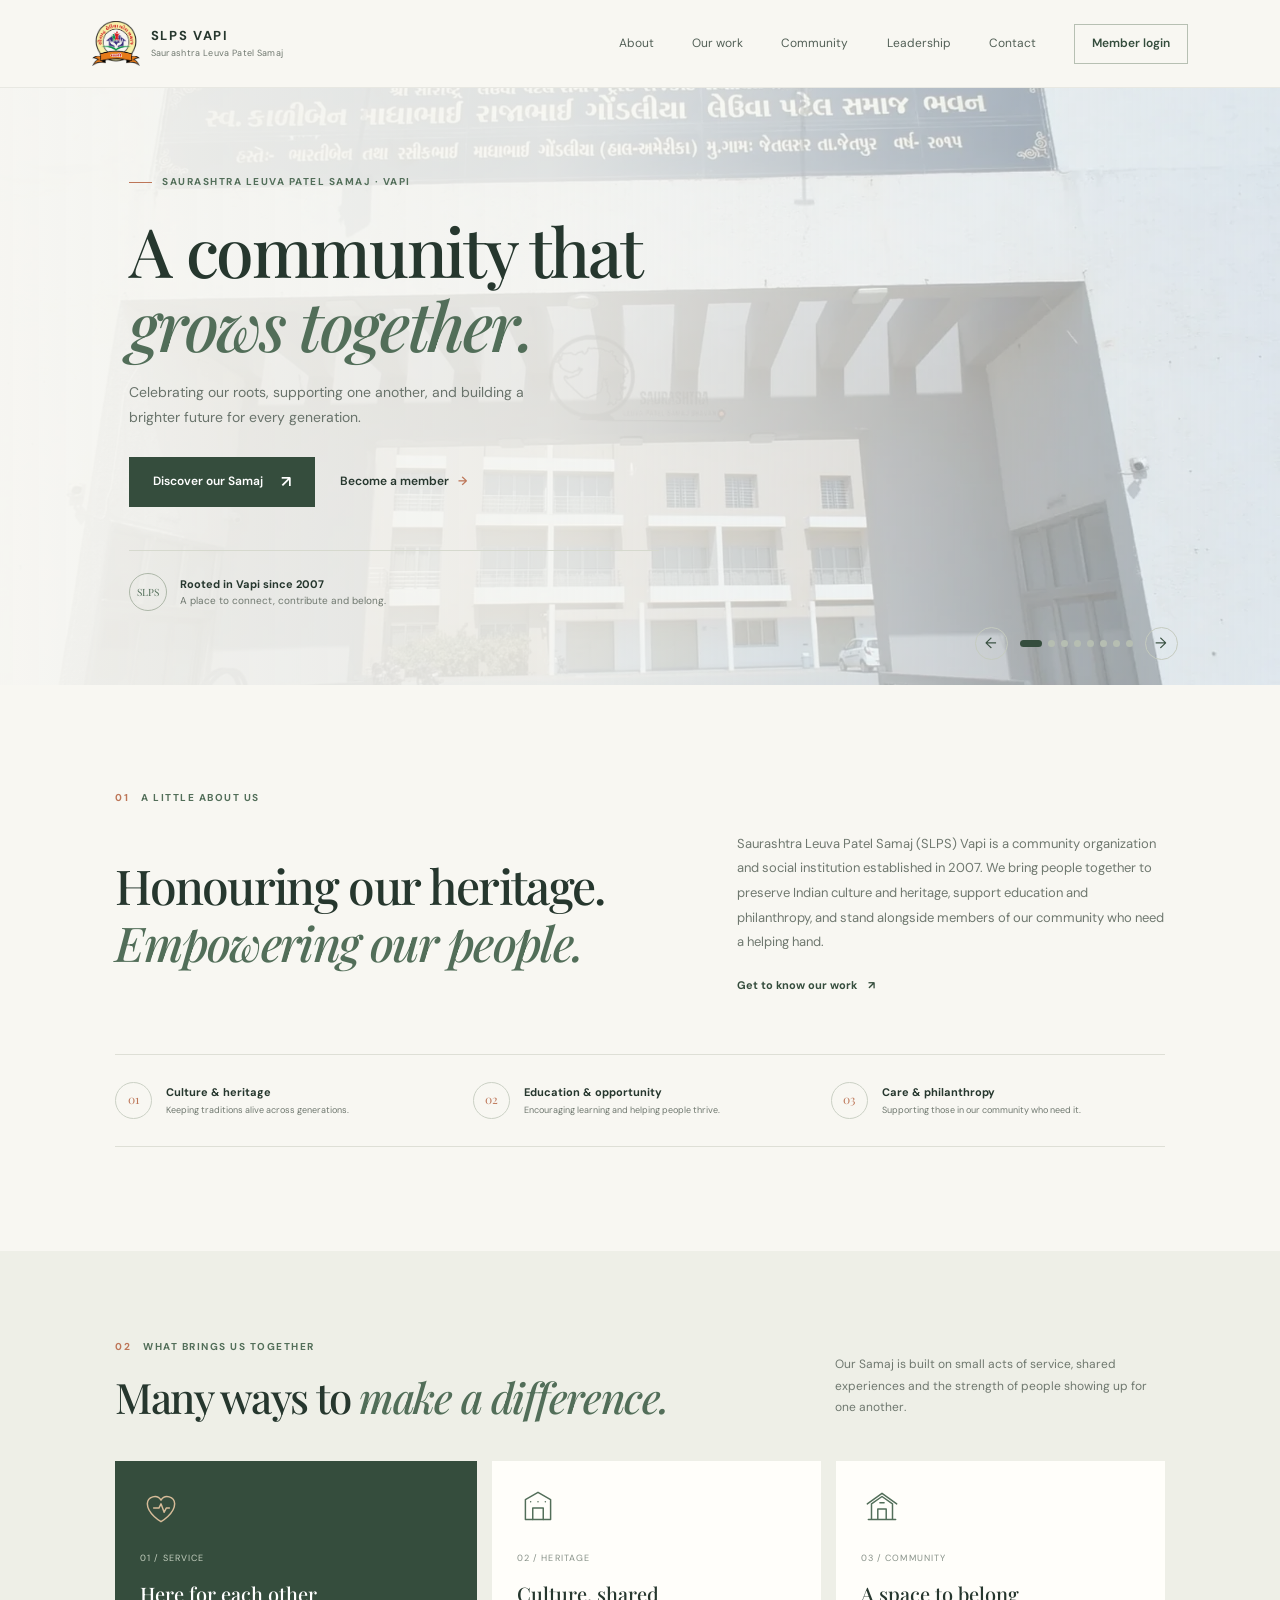
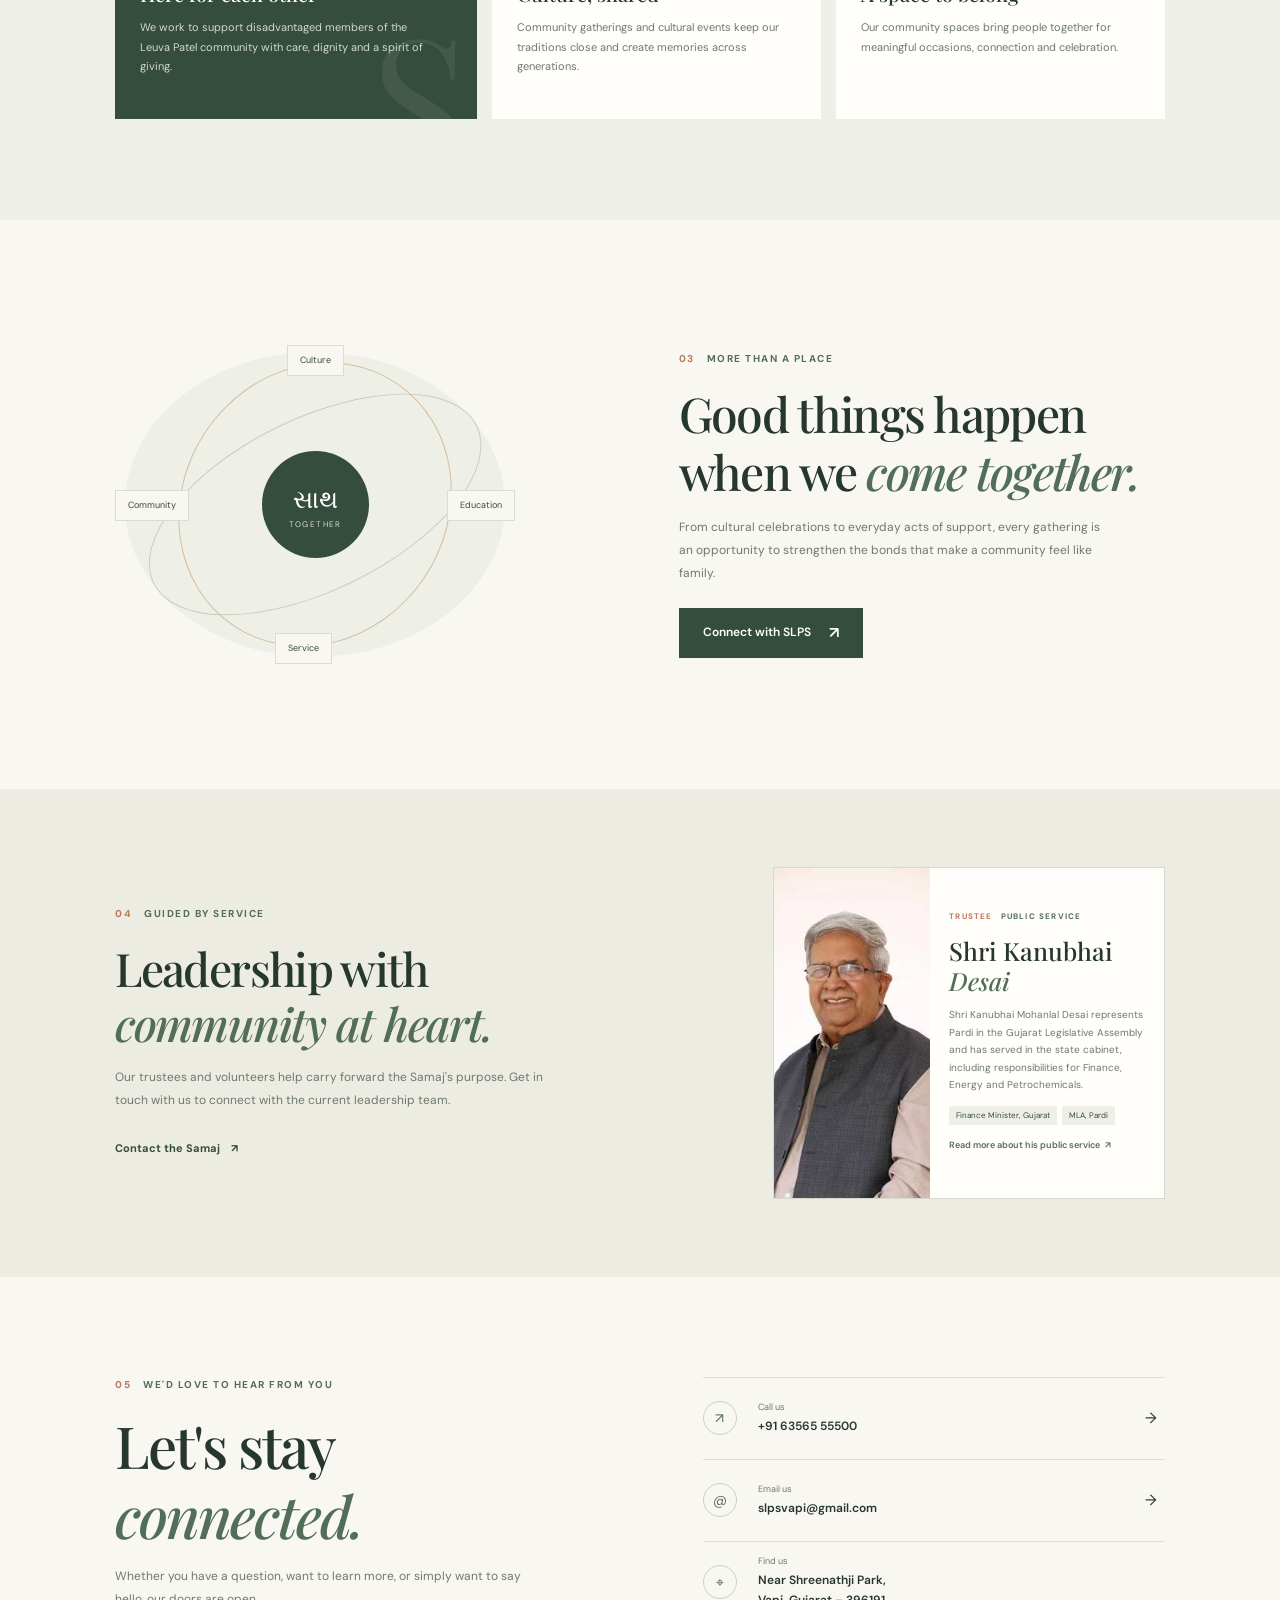
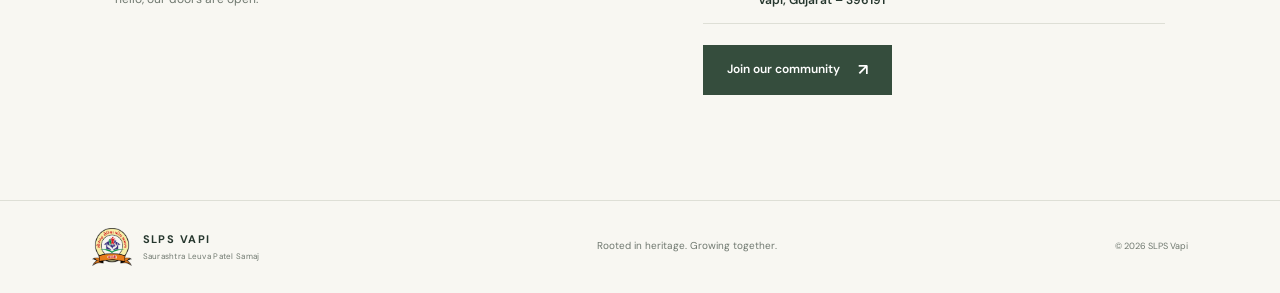
==== index.html @ ebbe9f4f "new repo" ====
<!doctype html>
<html lang="en">
  <head>
    <meta charset="utf-8" />
    <meta name="viewport" content="width=device-width, initial-scale=1" />
    <meta
      name="description"
      content="Saurashtra Leuva Patel Samaj Vapi — serving our community and preserving culture since 2007."
    />
    <meta name="theme-color" content="#f8f7f2" />
    <title>SLPS Vapi | Together in Community</title>
    <link rel="preconnect" href="https://fonts.googleapis.com" />
    <link rel="preconnect" href="https://fonts.gstatic.com" crossorigin />
    <link
      href="https://fonts.googleapis.com/css2?family=DM+Sans:wght@400;500;600;700&family=Playfair+Display:wght@500;600;700&family=Manrope:wght@400;500;600;700&family=Lora:wght@500;600;700&family=Montserrat:wght@400;500;600;700&family=Cormorant+Garamond:wght@500;600;700&family=Nunito+Sans:wght@400;500;600;700&family=Merriweather:wght@400;700&display=swap"
      rel="stylesheet"
    />
    <link rel="stylesheet" href="styles.css" />
    <script src="script.js" defer></script>
  </head>
  <body>
    <header class="site-header">
      <a class="brand" href="#home" aria-label="SLPS Vapi home">
        <span class="brand-mark" aria-hidden="true">
          <img class="brand-logo" src="assets/logo.webp" alt="" />
        </span>
        <span class="brand-copy">
          <strong>SLPS VAPI</strong>
          <small>Saurashtra Leuva Patel Samaj</small>
        </span>
      </a>

      <button class="menu-toggle" type="button" aria-expanded="false" aria-controls="primary-nav" aria-label="Open navigation">
        <span></span><span></span><span></span>
      </button>

      <nav class="primary-nav" id="primary-nav" aria-label="Main navigation">
        <a href="#about">About</a>
        <a href="#work">Our work</a>
        <a href="#community">Community</a>
        <a href="#leadership">Leadership</a>
        <a href="#contact">Contact</a>
        <button class="button button-small button-outline" type="button" data-open-auth>Member login</button>
      </nav>
    </header>

    <main>
      <section class="hero" id="home" aria-label="Welcome to SLPS Vapi">
        <div class="hero-copy">
          <p class="eyebrow"><span></span> Saurashtra Leuva Patel Samaj · Vapi</p>
          <h1 id="hero-title">A community that<br /><em>grows together.</em></h1>
          <p class="hero-description" id="hero-description">
            Celebrating our roots, supporting one another, and building a brighter future for every generation.
          </p>
          <div class="hero-actions">
            <a class="button button-primary" href="#about">Discover our Samaj <span aria-hidden="true">↗</span></a>
            <button class="text-button" type="button" data-open-auth>Become a member <span aria-hidden="true">→</span></button>
          </div>
          <div class="hero-proof">
            <div class="proof-seal" aria-hidden="true">SLPS</div>
            <p><strong>Rooted in Vapi since 2007</strong><br />A place to connect, contribute and belong.</p>
          </div>
        </div>
        <div class="carousel-controls" role="group" aria-label="Hero image controls">
          <button class="carousel-arrow" id="slide-prev" type="button" aria-label="Previous slide">←</button>
          <div class="carousel-dots" role="group" aria-label="Choose a hero image">
            <button class="carousel-dot is-active" type="button" aria-label="Slide 1" aria-current="true"></button>
            <button class="carousel-dot" type="button" aria-label="Slide 2"></button>
            <button class="carousel-dot" type="button" aria-label="Slide 3"></button>
            <button class="carousel-dot" type="button" aria-label="Slide 4"></button>
            <button class="carousel-dot" type="button" aria-label="Slide 5"></button>
            <button class="carousel-dot" type="button" aria-label="Slide 6"></button>
            <button class="carousel-dot" type="button" aria-label="Slide 7"></button>
            <button class="carousel-dot" type="button" aria-label="Slide 8"></button>
          </div>
          <button class="carousel-arrow" id="slide-next" type="button" aria-label="Next slide">→</button>
        </div>
      </section>

      <section class="intro section-wrap" id="about">
        <div class="section-label"><span>01</span> A little about us</div>
        <div class="intro-content">
          <h2>Honouring our heritage.<br /><em>Empowering our people.</em></h2>
          <div class="intro-text">
            <p>
              Saurashtra Leuva Patel Samaj (SLPS) Vapi is a community organization and social institution established in 2007. We bring people together to preserve Indian culture and heritage, support education and philanthropy, and stand alongside members of our community who need a helping hand.
            </p>
            <a class="inline-link" href="#work">Get to know our work <span aria-hidden="true">↗</span></a>
          </div>
        </div>
        <div class="values-strip">
          <div><span class="value-icon">01</span><span><strong>Culture & heritage</strong><small>Keeping traditions alive across generations.</small></span></div>
          <div><span class="value-icon">02</span><span><strong>Education & opportunity</strong><small>Encouraging learning and helping people thrive.</small></span></div>
          <div><span class="value-icon">03</span><span><strong>Care & philanthropy</strong><small>Supporting those in our community who need it.</small></span></div>
        </div>
      </section>

      <section class="work-section" id="work">
        <div class="section-wrap">
          <div class="section-heading">
            <div>
              <div class="section-label"><span>02</span> What brings us together</div>
              <h2>Many ways to <em>make a difference.</em></h2>
            </div>
            <p>Our Samaj is built on small acts of service, shared experiences and the strength of people showing up for one another.</p>
          </div>
          <div class="work-grid">
            <article class="work-card work-card-feature">
              <div class="card-icon" aria-hidden="true">
                <svg viewBox="0 0 40 40" fill="none"><path d="M20 34s-13-7.5-13-17a7 7 0 0 1 13-3.5A7 7 0 0 1 33 17c0 9.5-13 17-13 17Z" /><path d="M13 21h5l2-4 3 8 2-4h3" /></svg>
              </div>
              <span class="card-index">01 / SERVICE</span>
              <h3>Here for each other</h3>
              <p>We work to support disadvantaged members of the Leuva Patel community with care, dignity and a spirit of giving.</p>
              <span class="card-decoration" aria-hidden="true">S</span>
            </article>
            <article class="work-card">
              <div class="card-icon" aria-hidden="true">
                <svg viewBox="0 0 40 40" fill="none"><path d="M8 32V13l12-7 12 7v19H8Z" /><path d="M15 32V21h10v11M13 15h.01M20 15h.01M27 15h.01" /></svg>
              </div>
              <span class="card-index">02 / HERITAGE</span>
              <h3>Culture, shared</h3>
              <p>Community gatherings and cultural events keep our traditions close and create memories across generations.</p>
            </article>
            <article class="work-card">
              <div class="card-icon" aria-hidden="true">
                <svg viewBox="0 0 40 40" fill="none"><path d="M7 32h26M10 32V17l10-7 10 7v15M16 32V22h8v10M6 17l14-10 14 10" /><path d="M18 16h4" /></svg>
              </div>
              <span class="card-index">03 / COMMUNITY</span>
              <h3>A space to belong</h3>
              <p>Our community spaces bring people together for meaningful occasions, connection and celebration.</p>
            </article>
          </div>
        </div>
      </section>

      <section class="community-section section-wrap" id="community">
        <div class="community-art" aria-hidden="true">
          <div class="community-orbit orbit-one"></div>
          <div class="community-orbit orbit-two"></div>
          <div class="community-center"><span>સાથ</span><small>TOGETHER</small></div>
          <span class="orbit-tag tag-top">Culture</span>
          <span class="orbit-tag tag-right">Education</span>
          <span class="orbit-tag tag-bottom">Service</span>
          <span class="orbit-tag tag-left">Community</span>
        </div>
        <div class="community-copy">
          <div class="section-label"><span>03</span> More than a place</div>
          <h2>Good things happen<br />when we <em>come together.</em></h2>
          <p>From cultural celebrations to everyday acts of support, every gathering is an opportunity to strengthen the bonds that make a community feel like family.</p>
          <a class="button button-primary" href="#contact">Connect with SLPS <span aria-hidden="true">↗</span></a>
        </div>
      </section>

      <section class="leadership-section" id="leadership">
        <div class="section-wrap">
          <div class="leadership-heading">
            <div class="section-label"><span>04</span> Guided by service</div>
            <h2>Leadership with<br /><em>community at heart.</em></h2>
            <p>Our trustees and volunteers help carry forward the Samaj's purpose. Get in touch with us to connect with the current leadership team.</p>
            <a class="inline-link" href="mailto:slpsvapi@gmail.com">Contact the Samaj <span aria-hidden="true">↗</span></a>
          </div>
          <article class="trustee-profile">
            <img class="trustee-photo" src="assets/kanudesai.webp" alt="Shri Kanubhai Desai" />
            <div class="trustee-info">
              <div class="section-label"><span>TRUSTEE</span> Public service</div>
              <h3>Shri Kanubhai<br /><em>Desai</em></h3>
              <p>Shri Kanubhai Mohanlal Desai represents Pardi in the Gujarat Legislative Assembly and has served in the state cabinet, including responsibilities for Finance, Energy and Petrochemicals.</p>
              <div class="trustee-roles">
                <span>Finance Minister, Gujarat</span>
                <span>MLA, Pardi</span>
              </div>
              <a class="trustee-source" href="https://en.wikipedia.org/wiki/Kanubhai_Desai" target="_blank" rel="noopener noreferrer">Read more about his public service <span aria-hidden="true">↗</span></a>
            </div>
          </article>
        </div>
      </section>

      <section class="contact-section section-wrap" id="contact">
        <div class="contact-heading">
          <div class="section-label"><span>05</span> We'd love to hear from you</div>
          <h2>Let's stay<br /><em>connected.</em></h2>
          <p>Whether you have a question, want to learn more, or simply want to say hello, our doors are open.</p>
        </div>
        <div class="contact-details">
          <a class="contact-item" href="tel:+916356555500">
            <span class="contact-icon" aria-hidden="true">↗</span>
            <span><small>Call us</small><strong>+91 63565 55500</strong></span>
            <span class="contact-arrow" aria-hidden="true">→</span>
          </a>
          <a class="contact-item" href="mailto:slpsvapi@gmail.com">
            <span class="contact-icon" aria-hidden="true">@</span>
            <span><small>Email us</small><strong>slpsvapi@gmail.com</strong></span>
            <span class="contact-arrow" aria-hidden="true">→</span>
          </a>
          <div class="contact-item address-item">
            <span class="contact-icon" aria-hidden="true">⌖</span>
            <span><small>Find us</small><strong>Near Shreenathji Park,<br />Vapi, Gujarat – 396191</strong></span>
          </div>
          <button class="button button-primary contact-join" type="button" data-open-auth>Join our community <span aria-hidden="true">↗</span></button>
        </div>
      </section>
    </main>

    <footer class="site-footer">
      <a class="brand footer-brand" href="#home">
        <span class="brand-mark" aria-hidden="true">
          <img class="brand-logo" src="assets/logo.webp" alt="" />
        </span>
        <span class="brand-copy"><strong>SLPS VAPI</strong><small>Saurashtra Leuva Patel Samaj</small></span>
      </a>
      <p>Rooted in heritage. Growing together.</p>
      <span class="footer-copy">© <span id="current-year"></span> SLPS Vapi</span>
    </footer>

    <dialog class="auth-dialog" aria-labelledby="auth-title">
      <button class="dialog-close" type="button" aria-label="Close dialog">×</button>
      <div class="section-label"><span>SLPS VAPI</span> Member community</div>
      <h2 id="auth-title">Welcome <em>back.</em></h2>
      <p class="auth-description">The online member portal is coming soon. Please contact the Samaj for membership enquiries.</p>
      <div class="auth-tabs" role="tablist" aria-label="Member options">
        <button class="auth-tab is-active" type="button" role="tab" aria-selected="true" data-auth-mode="login">Member login</button>
        <button class="auth-tab" type="button" role="tab" aria-selected="false" data-auth-mode="register">Register</button>
      </div>
      <form class="auth-form">
        <label for="member-email">Email address</label>
        <input id="member-email" name="email" type="email" placeholder="you@example.com" autocomplete="email" required />
        <div class="register-fields" hidden>
          <label for="member-name">Full name</label>
          <input id="member-name" name="name" type="text" placeholder="Your name" autocomplete="name" />
        </div>
        <button class="button button-primary auth-submit" type="submit">Contact us about membership <span aria-hidden="true">↗</span></button>
      </form>
      <a class="auth-email" href="mailto:slpsvapi@gmail.com?subject=SLPS%20Vapi%20membership">slpsvapi@gmail.com</a>
    </dialog>
    <div class="dialog-backdrop"></div>
    <div class="sr-only" aria-live="polite" id="carousel-announcement"></div>
  </body>
</html>
---- styles.css ----
:root {
  color-scheme: light;
  --paper: #f8f7f2;
  --white: #fffefa;
  --ink: #26372e;
  --muted: #6f786f;
  --green: #526e59;
  --green-dark: #354d3d;
  --line: #dedfd6;
  --terracotta: #bd7658;
  --serif: "Playfair Display", Georgia, serif;
  --sans: "DM Sans", "Segoe UI", sans-serif;
}

body[data-font-theme="editorial"] {
  --serif: "Lora", Georgia, serif;
  --sans: "Manrope", "Segoe UI", sans-serif;
}

body[data-font-theme="classic"] {
  --serif: "Cormorant Garamond", Georgia, serif;
  --sans: "Montserrat", "Segoe UI", sans-serif;
}

body[data-font-theme="modern"] {
  --serif: "Merriweather", Georgia, serif;
  --sans: "Nunito Sans", "Segoe UI", sans-serif;
}

* { box-sizing: border-box; }
html { scroll-behavior: smooth; scroll-padding-top: 92px; }
body { margin: 0; background: var(--paper); color: var(--ink); font-family: var(--sans); font-size: 15px; line-height: 1.65; }
body.dialog-open { overflow: hidden; }
a { color: inherit; text-decoration: none; }
button, input { font: inherit; }
button { color: inherit; }
::selection { color: white; background: var(--green); }

.site-header { height: 88px; padding: 0 7.15%; display: flex; align-items: center; justify-content: space-between; background: rgba(248, 247, 242, .95); border-bottom: 1px solid rgba(38, 55, 46, .08); position: sticky; top: 0; z-index: 20; backdrop-filter: blur(14px); }
.brand { display: inline-flex; align-items: center; gap: 11px; flex-shrink: 0; }
.brand-mark { width: 48px; height: 48px; display: grid; place-items: center; }
.brand-logo { width: 100%; height: 100%; object-fit: contain; mix-blend-mode: multiply; }
.brand-copy { display: flex; flex-direction: column; line-height: 1.25; }
.brand-copy strong { font-size: 13px; letter-spacing: .13em; }
.brand-copy small { color: var(--muted); font-size: 9px; letter-spacing: .035em; margin-top: 4px; }
.primary-nav { display: flex; align-items: center; gap: clamp(20px, 3vw, 43px); }
.primary-nav > a { color: #536057; font-size: 12px; transition: color .2s ease; }
.primary-nav > a:hover, .inline-link:hover { color: var(--terracotta); }
.button { display: inline-flex; align-items: center; justify-content: center; gap: 18px; min-height: 50px; border: 1px solid transparent; padding: 0 23px; font-size: 12px; font-weight: 600; cursor: pointer; transition: background .2s ease, color .2s ease, transform .2s ease; }
.button:hover { transform: translateY(-2px); }
.button-small { min-height: 40px; padding: 0 17px; }
.button-outline { border-color: #b7c0b3; color: var(--green-dark); background: transparent; }
.button-outline:hover { background: var(--green-dark); color: white; }
.button-primary { background: var(--green-dark); color: white; }
.button-primary:hover { background: #263a2e; }
.button-primary span { font-size: 16px; }
.menu-toggle { display: none; }

.hero { position: relative; min-height: 570px; padding: 86px 10.1% 74px; display: grid; grid-template-columns: minmax(0, 1fr); align-items: center; overflow: hidden; background: #eeefe7; }
.hero::before { position: absolute; inset: 0; z-index: 0; content: ""; background-image: linear-gradient(90deg, rgba(248,247,242,.96) 0%, rgba(248,247,242,.88) 43%, rgba(248,247,242,.48) 100%), var(--hero-image); background-position: center, center; background-size: cover, cover; opacity: 1; pointer-events: none; transition: opacity .3s ease; }
.hero.is-transitioning::before { opacity: .35; }
.hero-copy { max-width: 530px; position: relative; z-index: 2; }
.eyebrow, .section-label { display: flex; align-items: center; gap: 10px; color: var(--green); text-transform: uppercase; font-size: 10px; font-weight: 700; letter-spacing: .15em; }
.eyebrow { margin: 0 0 22px; }
.eyebrow > span { width: 23px; height: 1px; background: var(--terracotta); }
h1, h2, h3, p { margin-top: 0; }
h1, h2 { font-family: var(--serif); font-weight: 500; letter-spacing: -.035em; }
h1 { margin-bottom: 18px; font-size: clamp(47px, 5.3vw, 70px); line-height: 1.1; }
h1 em, h2 em { color: var(--green); font-weight: 500; }
.hero-description { max-width: 410px; margin-bottom: 27px; color: #69736b; font-size: 14px; line-height: 1.8; }
.hero-actions { display: flex; align-items: center; gap: 25px; }
.text-button { padding: 9px 0; border: 0; background: none; font-size: 12px; font-weight: 600; cursor: pointer; }
.text-button span { margin-left: 6px; color: var(--terracotta); }
.hero-proof { display: flex; align-items: center; gap: 13px; margin-top: 43px; padding-top: 22px; border-top: 1px solid #d6d9ce; }
.proof-seal { width: 38px; height: 38px; border: 1px solid #aeb8a9; border-radius: 50%; display: grid; place-items: center; color: var(--green); font-family: var(--serif); font-size: 10px; }
.hero-proof p { margin: 0; color: var(--muted); font-size: 10px; line-height: 1.65; }
.hero-proof strong { color: var(--ink); font-size: 11px; }
.carousel-controls { position: absolute; z-index: 2; bottom: 25px; right: 8%; display: flex; align-items: center; gap: 12px; }
.carousel-arrow { width: 33px; height: 33px; border: 1px solid #c5cbbf; border-radius: 50%; background: transparent; color: var(--green-dark); cursor: pointer; }
.carousel-arrow:hover { background: var(--green-dark); color: white; }
.carousel-dots { display: flex; align-items: center; gap: 6px; }
.carousel-dot { width: 7px; height: 7px; border: 0; border-radius: 9px; padding: 0; background: #b6beb2; cursor: pointer; transition: width .2s ease, background .2s ease; }
.carousel-dot.is-active { width: 22px; background: var(--green-dark); }

.section-wrap { width: min(1110px, 82%); margin: 0 auto; }
.intro { padding-top: 105px; padding-bottom: 104px; }
.section-label { gap: 12px; }
.section-label > span { color: var(--terracotta); }
.intro-content { margin: 25px 0 57px; display: grid; grid-template-columns: 1.05fr .85fr; gap: 9%; align-items: center; }
h2 { font-size: clamp(35px, 4vw, 48px); line-height: 1.2; margin-bottom: 0; }
.intro-text p { margin: 0 0 17px; max-width: 490px; color: var(--muted); font-size: 13px; line-height: 1.9; }
.inline-link { display: inline-flex; gap: 11px; align-items: center; color: var(--green-dark); font-size: 11px; font-weight: 700; transition: color .2s ease; }
.values-strip { padding: 27px 0; border-top: 1px solid var(--line); border-bottom: 1px solid var(--line); display: grid; grid-template-columns: repeat(3, 1fr); gap: 24px; }
.values-strip > div { display: flex; gap: 14px; align-items: center; }
.value-icon { width: 37px; height: 37px; flex: 0 0 37px; display: grid; place-items: center; border: 1px solid #cbd1c5; border-radius: 50%; color: var(--terracotta); font-family: var(--serif); font-size: 12px; }
.values-strip strong, .values-strip small { display: block; }
.values-strip strong { margin-bottom: 3px; font-size: 11px; }
.values-strip small { color: var(--muted); font-size: 9px; line-height: 1.5; }

.work-section { padding: 88px 0 101px; background: #eeefe7; }
.section-heading { display: flex; justify-content: space-between; align-items: end; gap: 40px; margin-bottom: 38px; }
.section-heading h2 { margin-top: 17px; font-size: clamp(32px, 3.5vw, 42px); }
.section-heading > p { max-width: 330px; margin: 0 0 4px; color: var(--muted); font-size: 12px; line-height: 1.8; }
.work-grid { display: grid; grid-template-columns: 1.1fr 1fr 1fr; gap: 15px; }
.work-card { position: relative; min-height: 258px; overflow: hidden; padding: 25px 25px 22px; background: var(--white); }
.work-card-feature { background: var(--green-dark); color: white; }
.card-icon { width: 42px; height: 42px; margin-bottom: 16px; color: var(--green); }
.card-icon svg { width: 100%; height: 100%; stroke: currentColor; stroke-width: 1.4; stroke-linecap: round; stroke-linejoin: round; }
.work-card-feature .card-icon { color: #d7bc99; }
.card-index { color: #879188; font-size: 9px; letter-spacing: .12em; }
.work-card-feature .card-index { color: #c4cfbf; }
.work-card h3 { margin: 9px 0 8px; font-family: var(--serif); font-size: 20px; font-weight: 500; }
.work-card p { position: relative; z-index: 1; max-width: 285px; margin: 0; color: var(--muted); font-size: 11px; line-height: 1.75; }
.work-card-feature p { color: #d2dacf; }
.card-decoration { position: absolute; right: 5px; bottom: -73px; color: rgba(255,255,255,.07); font-family: var(--serif); font-size: 190px; line-height: 1; }

.community-section { display: grid; grid-template-columns: .9fr 1fr; gap: 12%; align-items: center; padding-top: 112px; padding-bottom: 112px; }
.community-art { height: 345px; width: 100%; max-width: 400px; position: relative; display: grid; place-items: center; }
.community-art::before { position: absolute; inset: 20px 10px; content: ""; border-radius: 50%; background: #eeefe7; }
.community-orbit { position: absolute; z-index: 1; border: 1px solid #c6cec1; border-radius: 50%; transform: rotate(-26deg); }
.orbit-one { width: 90%; height: 50%; }
.orbit-two { width: 66%; height: 85%; transform: rotate(34deg); border-color: #d7bd9e; }
.community-center { z-index: 2; width: 107px; height: 107px; display: flex; flex-direction: column; justify-content: center; align-items: center; border-radius: 50%; background: var(--green-dark); color: white; }
.community-center span { font-family: var(--serif); font-size: 25px; }
.community-center small { margin-top: -1px; color: #d6dfd3; font-size: 8px; letter-spacing: .17em; }
.orbit-tag { position: absolute; z-index: 3; padding: 7px 12px; border: 1px solid #d9ddd4; background: var(--paper); color: var(--green-dark); font-size: 9px; }
.tag-top { top: 13px; left: 43%; }
.tag-right { top: 46%; right: 0; }
.tag-bottom { bottom: 13px; left: 40%; }
.tag-left { top: 46%; left: 0; }
.community-copy h2 { margin: 18px 0 16px; font-size: clamp(37px, 4vw, 48px); }
.community-copy > p, .leadership-heading > p, .contact-heading > p { max-width: 430px; margin-bottom: 23px; color: var(--muted); font-size: 12px; line-height: 1.9; }

.leadership-section { padding: 78px 0; background: #ecece3; }
.leadership-section .section-wrap { display: grid; grid-template-columns: 1fr .75fr; gap: 13%; align-items: center; }
.leadership-heading h2 { margin: 18px 0 15px; font-size: clamp(36px, 4vw, 46px); }
.trustee-profile { min-width: 0; display: grid; grid-template-columns: .8fr 1.2fr; border: 1px solid #d5d8ce; background: var(--white); }
.trustee-photo { width: 100%; height: 100%; min-height: 330px; object-fit: cover; object-position: center; }
.trustee-info { padding: 22px 19px; align-self: center; }
.trustee-info .section-label { flex-wrap: wrap; gap: 5px 8px; font-size: 8px; }
.trustee-info h3 { margin: 13px 0 10px; font-family: var(--serif); font-size: 25px; font-weight: 500; line-height: 1.2; }
.trustee-info h3 em { color: var(--green); }
.trustee-info > p { margin-bottom: 12px; color: var(--muted); font-size: 10px; line-height: 1.75; }
.trustee-roles { display: flex; flex-wrap: wrap; gap: 5px; }
.trustee-roles span { padding: 4px 7px; background: #eeefe7; color: var(--green-dark); font-size: 8px; line-height: 1.4; }
.trustee-source { display: inline-flex; gap: 5px; margin-top: 13px; color: var(--green); font-size: 9px; font-weight: 600; }
.trustee-source:hover { color: var(--terracotta); }

.contact-section { display: grid; grid-template-columns: 1fr 1fr; gap: 12%; padding-top: 100px; padding-bottom: 105px; }
.contact-heading h2 { margin: 18px 0 15px; font-size: clamp(43px, 5vw, 58px); }
.contact-details { border-top: 1px solid var(--line); }
.contact-item { min-height: 82px; display: grid; grid-template-columns: 42px 1fr 20px; gap: 13px; align-items: center; border-bottom: 1px solid var(--line); }
.contact-icon { width: 34px; height: 34px; display: grid; place-items: center; border: 1px solid #ccd2c7; border-radius: 50%; color: var(--green); font-size: 14px; }
.contact-item small, .contact-item strong { display: block; }
.contact-item small { color: var(--muted); font-size: 9px; }
.contact-item strong { margin-top: 2px; font-size: 12px; font-weight: 600; }
a.contact-item:hover .contact-arrow { transform: translateX(4px); color: var(--terracotta); }
.contact-arrow { transition: transform .2s ease, color .2s ease; }
.contact-join { margin-top: 21px; }
.address-item { cursor: default; }

.site-footer { min-height: 93px; padding: 18px 7.15%; display: flex; align-items: center; justify-content: space-between; border-top: 1px solid var(--line); }
.footer-brand .brand-mark { width: 40px; height: 40px; }
.footer-brand .brand-copy strong { font-size: 11px; }
.footer-brand .brand-copy small { font-size: 8px; }
.site-footer > p, .footer-copy { margin: 0; color: var(--muted); font-size: 10px; }
.footer-copy { font-size: 9px; }

.auth-dialog { position: fixed; inset: 50% auto auto 50%; z-index: 31; width: min(440px, calc(100% - 32px)); max-width: none; max-height: calc(100% - 32px); padding: 38px; border: 1px solid var(--line); background: var(--paper); color: var(--ink); transform: translate(-50%, -46%); opacity: 0; transition: opacity .2s ease, transform .2s ease; }
.auth-dialog[open] { display: block; opacity: 1; transform: translate(-50%, -50%); }
.auth-dialog::backdrop { background: transparent; }
.dialog-backdrop { position: fixed; inset: 0; z-index: 30; display: none; background: rgba(31, 44, 36, .55); }
body.dialog-open .dialog-backdrop { display: block; }
.dialog-close { position: absolute; top: 12px; right: 15px; padding: 0; border: 0; background: none; color: var(--muted); font-size: 27px; cursor: pointer; }
.auth-dialog h2 { margin: 13px 0 8px; font-size: 37px; }
.auth-description { margin-bottom: 17px; color: var(--muted); font-size: 11px; line-height: 1.7; }
.auth-tabs { display: grid; grid-template-columns: 1fr 1fr; margin-bottom: 18px; border-bottom: 1px solid var(--line); }
.auth-tab { padding: 10px 0; border: 0; border-bottom: 2px solid transparent; background: none; color: var(--muted); font-size: 11px; cursor: pointer; }
.auth-tab.is-active { border-bottom-color: var(--green-dark); color: var(--green-dark); font-weight: 700; }
.auth-form label { display: block; margin: 12px 0 5px; color: #5f6b61; font-size: 10px; font-weight: 600; }
.auth-form input { width: 100%; min-height: 43px; padding: 0 12px; border: 1px solid var(--line); border-radius: 0; outline: 0; background: var(--white); color: var(--ink); font-size: 12px; }
.auth-form input:focus { border-color: var(--green); }
.auth-form input::placeholder { color: #a4aaa2; }
.auth-submit { width: 100%; margin-top: 18px; }
.auth-email { display: block; margin-top: 13px; color: var(--green); text-align: center; font-size: 10px; }
.sr-only { position: absolute; width: 1px; height: 1px; padding: 0; margin: -1px; overflow: hidden; clip: rect(0,0,0,0); white-space: nowrap; border: 0; }

@media (min-width: 1440px) {
  .hero { padding-left: max(10.1%, calc((100% - 1150px) / 2)); padding-right: max(10.1%, calc((100% - 1150px) / 2)); }
}
@media (max-width: 900px) {
  .site-header { height: 76px; padding: 0 5%; }
  .primary-nav { gap: 16px; }
  .primary-nav > a { font-size: 11px; }
  .primary-nav .button { padding: 0 11px; font-size: 10px; }
  .hero { min-height: 520px; padding: 67px 7%; }
  .section-wrap { width: 86%; }
  .values-strip { gap: 15px; }
  .work-card { padding: 21px 18px; }
  .community-section { gap: 8%; }
}
@media (max-width: 680px) {
  html { scroll-padding-top: 74px; }
  .site-header { height: 72px; padding: 0 20px; }
  .brand-mark { width: 43px; height: 43px; }
  .brand-copy strong { font-size: 12px; }
  .brand-copy small { font-size: 8px; }
  .menu-toggle { width: 42px; height: 42px; padding: 11px 9px; display: flex; flex-direction: column; justify-content: center; gap: 5px; border: 1px solid var(--line); background: transparent; cursor: pointer; }
  .menu-toggle span { display: block; width: 20px; height: 1px; background: var(--green-dark); transition: transform .2s ease; }
  .menu-toggle[aria-expanded="true"] span:first-child { transform: translateY(3px) rotate(45deg); }
  .menu-toggle[aria-expanded="true"] span:nth-child(2) { transform: translateY(-3px) rotate(-45deg); }
  .menu-toggle[aria-expanded="true"] span:last-child { display: none; }
  .primary-nav { position: absolute; top: 71px; left: 0; right: 0; display: none; padding: 12px 22px 22px; align-items: stretch; gap: 0; border-bottom: 1px solid var(--line); background: var(--paper); box-shadow: 0 12px 20px rgba(38,55,46,.08); }
  .primary-nav.is-open { display: flex; flex-direction: column; }
  .primary-nav > a { padding: 11px 0; border-bottom: 1px solid var(--line); font-size: 12px; }
  .primary-nav .button { margin-top: 15px; min-height: 44px; font-size: 11px; }
  .hero { min-height: 0; padding: 57px 25px 76px; display: flex; flex-direction: column; align-items: stretch; gap: 13px; }
  .hero::before { background-image: linear-gradient(90deg, rgba(248,247,242,.91) 0%, rgba(248,247,242,.78) 58%, rgba(248,247,242,.48) 100%), var(--hero-image); background-position: center, 58% center; }
  .hero-copy { max-width: none; }
  .eyebrow { font-size: 9px; }
  h1 { font-size: clamp(45px, 12vw, 61px); }
  .hero-description { max-width: 360px; font-size: 13px; }
  .hero-actions { align-items: flex-start; flex-direction: column; gap: 10px; }
  .button { min-height: 47px; }
  .hero-proof { margin-top: 24px; padding-top: 15px; }
  .carousel-controls { right: 23px; bottom: 19px; }
  .section-wrap { width: auto; margin: 0 25px; }
  .intro { padding-top: 74px; padding-bottom: 72px; }
  .intro-content { margin: 20px 0 30px; grid-template-columns: 1fr; gap: 16px; }
  h2 { font-size: 37px; }
  .intro-text p { font-size: 12px; }
  .values-strip { padding: 10px 0; grid-template-columns: 1fr; gap: 0; }
  .values-strip > div { padding: 13px 0; border-bottom: 1px solid var(--line); }
  .values-strip > div:last-child { border-bottom: 0; }
  .values-strip small { font-size: 10px; }
  .work-section { padding: 69px 0 73px; }
  .section-heading { align-items: flex-start; flex-direction: column; gap: 12px; margin-bottom: 25px; }
  .section-heading h2 { margin-top: 14px; font-size: 35px; }
  .section-heading > p { font-size: 11px; }
  .work-grid { grid-template-columns: 1fr; gap: 11px; }
  .work-card { min-height: 215px; padding: 22px 23px; }
  .work-card p { max-width: 340px; font-size: 11px; }
  .community-section { grid-template-columns: 1fr; gap: 27px; padding-top: 71px; padding-bottom: 74px; }
  .community-art { width: min(100%, 360px); height: 300px; margin: 0 auto; }
  .community-copy h2 { margin: 14px 0; font-size: 39px; }
  .leadership-section { padding: 66px 0; }
  .leadership-section .section-wrap { grid-template-columns: 1fr; gap: 28px; }
  .leadership-heading h2 { font-size: 39px; }
  .trustee-profile { grid-template-columns: 110px minmax(0, 1fr); }
  .trustee-photo { min-height: 100%; }
  .trustee-info { padding: 17px 14px; }
  .trustee-info h3 { font-size: 23px; }
  .contact-section { grid-template-columns: 1fr; gap: 25px; padding-top: 70px; padding-bottom: 74px; }
  .contact-heading h2 { font-size: 48px; }
  .contact-item { min-height: 76px; }
  .site-footer { padding: 19px 22px; display: grid; grid-template-columns: 1fr auto; gap: 13px; }
  .site-footer > p { grid-column: 1; grid-row: 2; }
  .footer-copy { grid-column: 2; grid-row: 2; }
  .auth-dialog { padding: 31px 24px; }
}
@media (prefers-reduced-motion: reduce) {
  *, *::before, *::after { scroll-behavior: auto !important; transition-duration: .01ms !important; animation-duration: .01ms !important; }
}
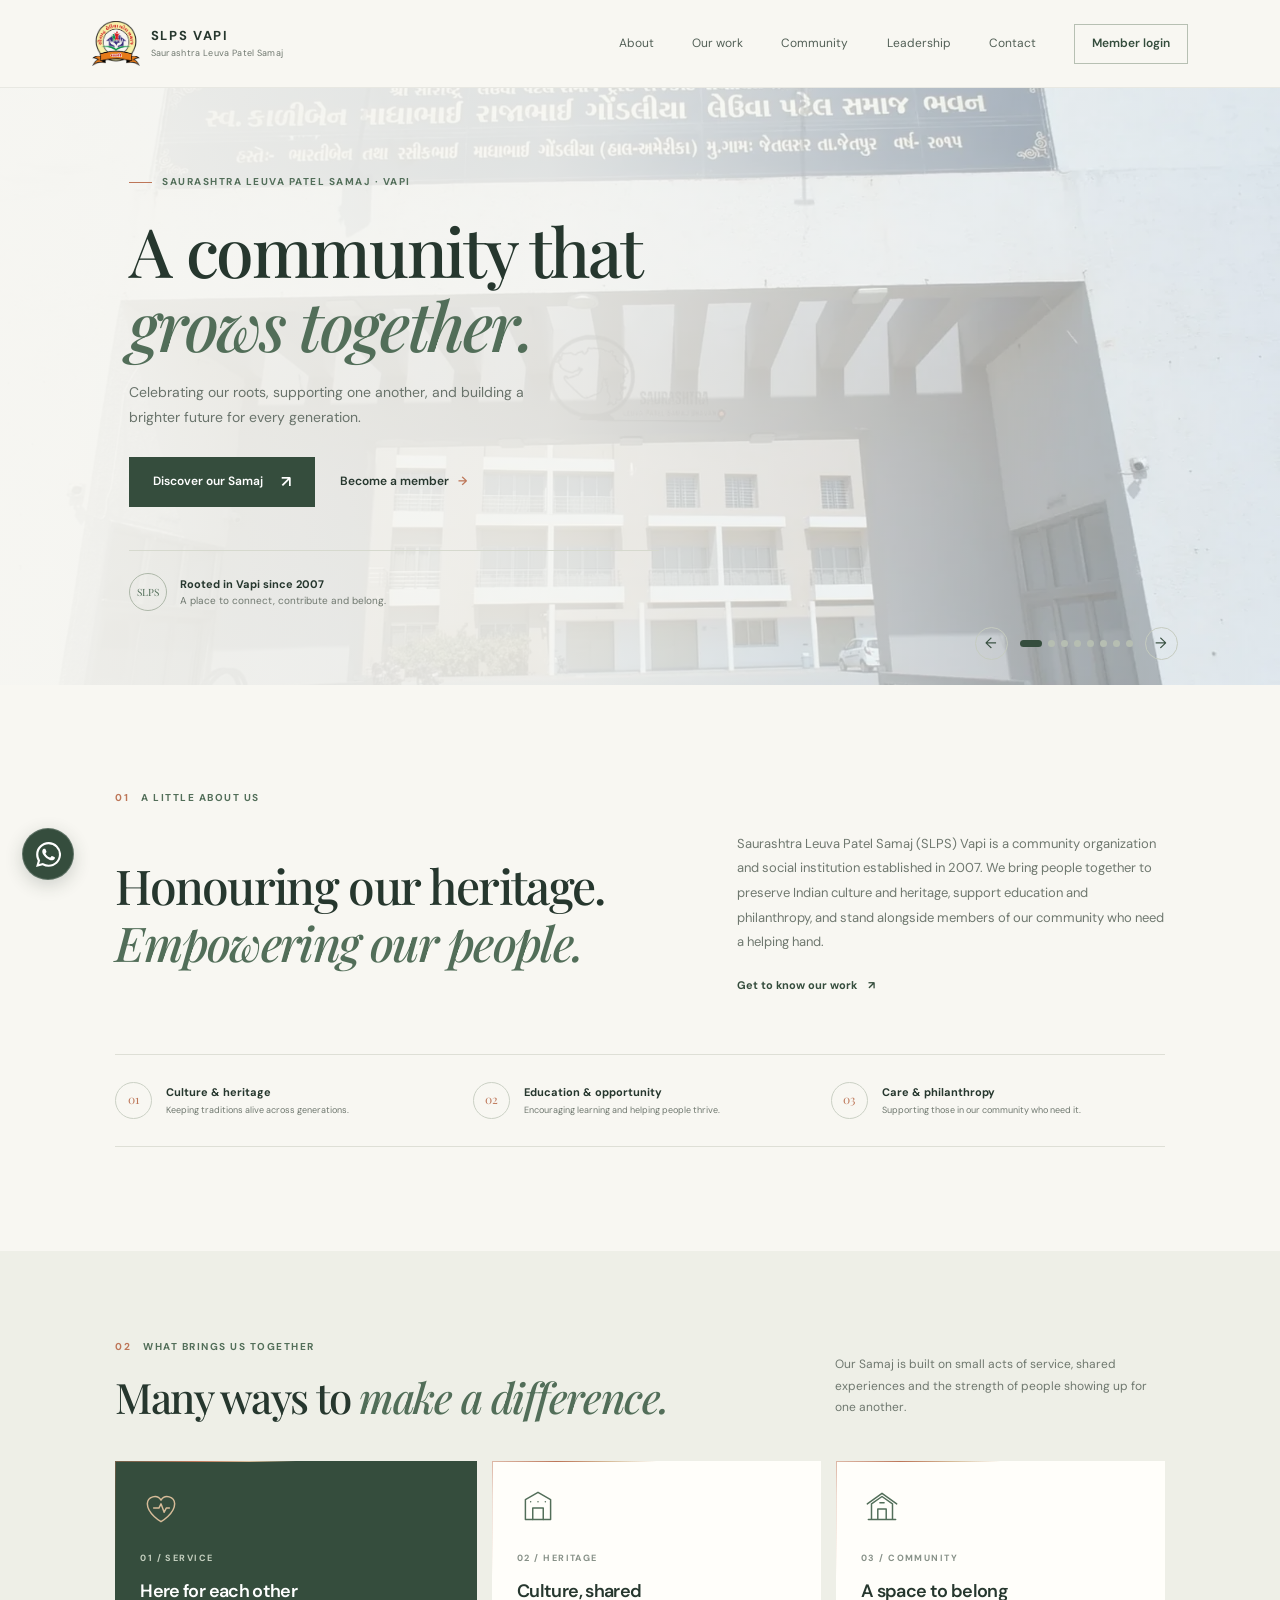
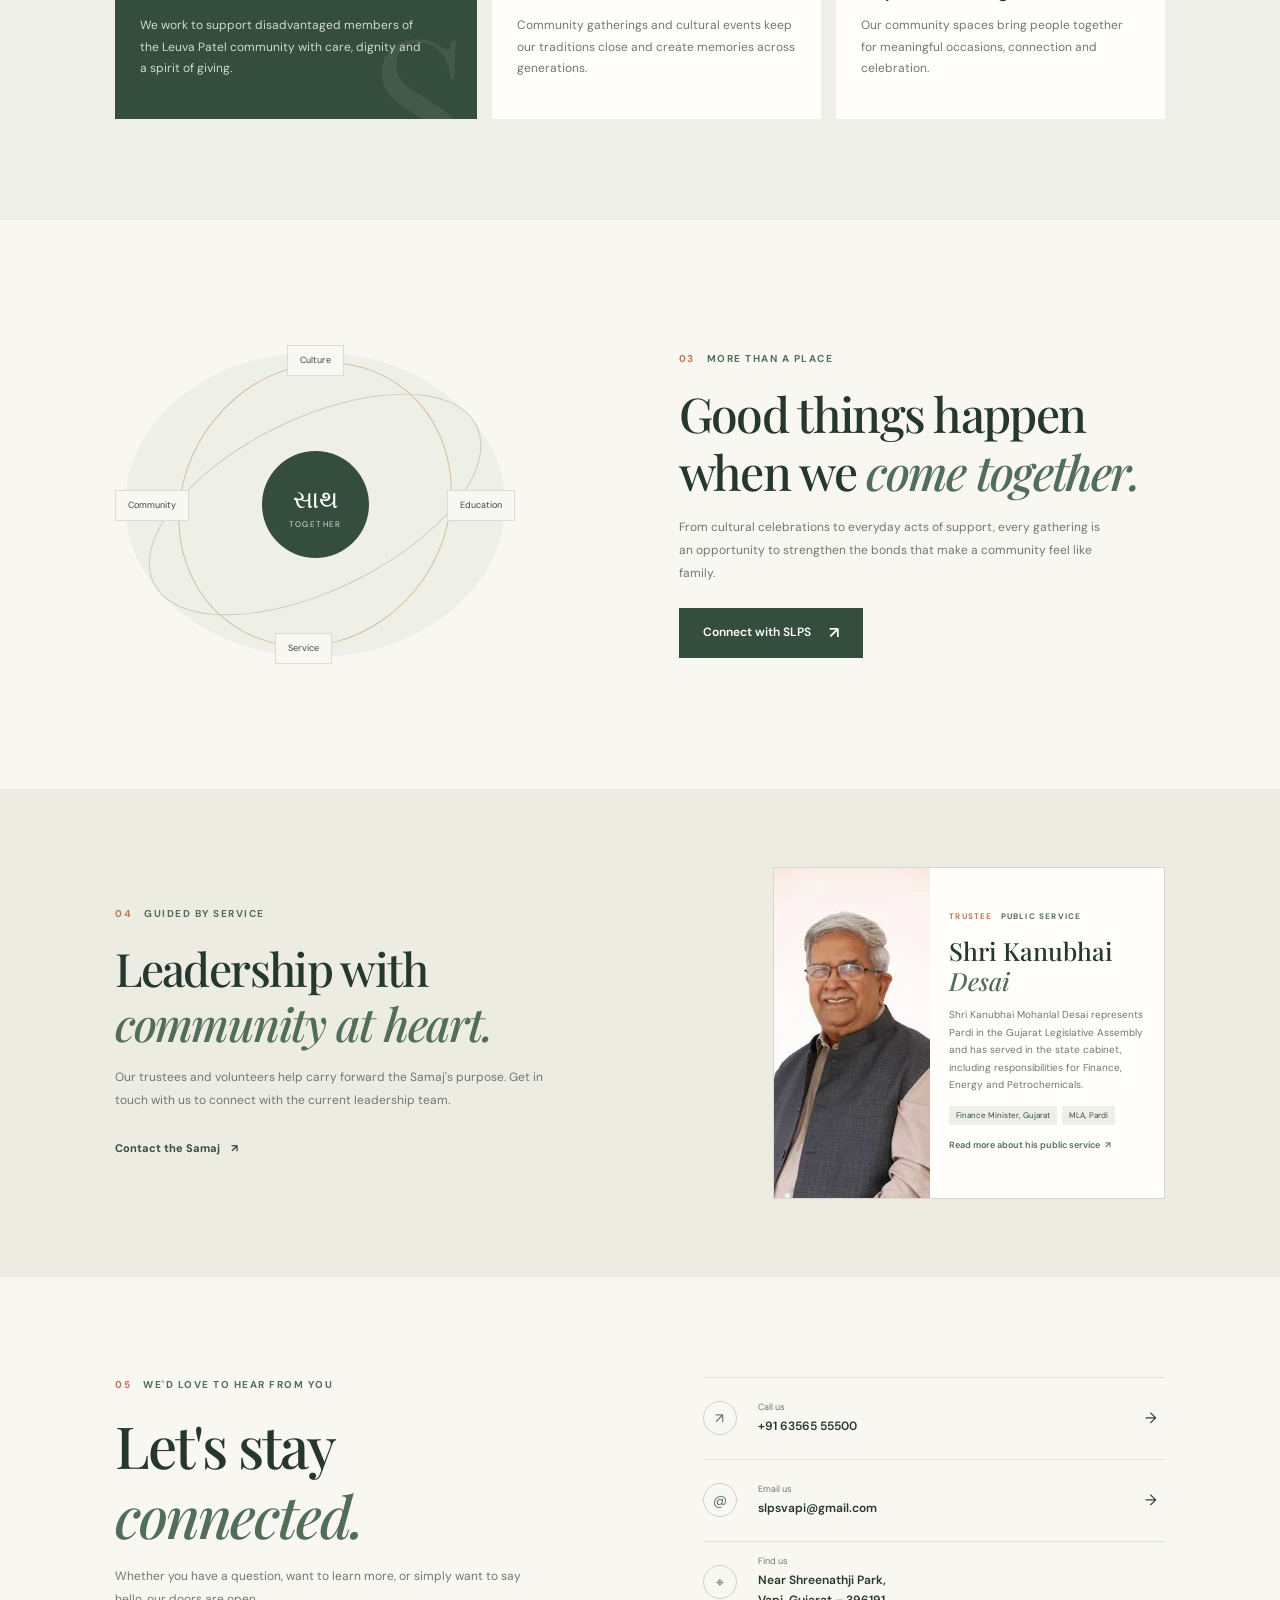
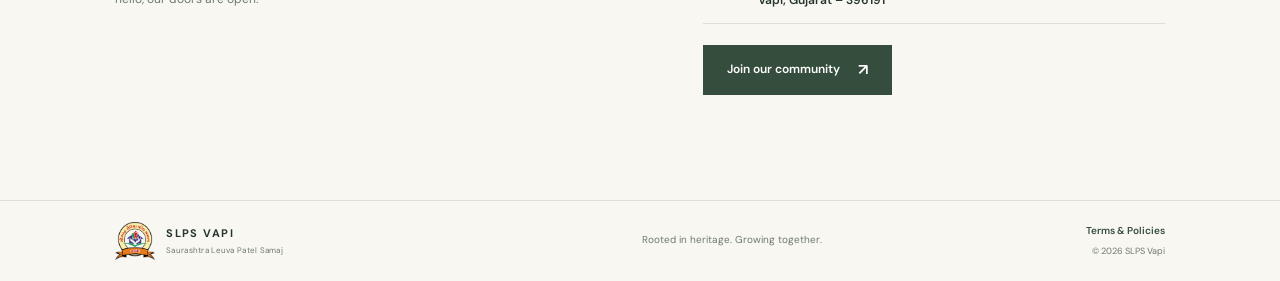
==== commit d8a25285: "a" ====
--- a/index.html
+++ b/index.html
@@ -17,6 +17,8 @@
     />
     <link rel="stylesheet" href="styles.css" />
     <script src="script.js" defer></script>
+    <script src="site-ui.js" defer></script>
+    <script type="module" src="auth.js"></script>
   </head>
   <body>
     <header class="site-header">
@@ -46,6 +48,10 @@
 
     <main>
       <section class="hero" id="home" aria-label="Welcome to SLPS Vapi">
+        <div class="hero-background" aria-hidden="true">
+          <div class="hero-background-layer"></div>
+          <div class="hero-background-layer"></div>
+        </div>
         <div class="hero-copy">
           <p class="eyebrow"><span></span> Saurashtra Leuva Patel Samaj · Vapi</p>
           <h1 id="hero-title">A community that<br /><em>grows together.</em></h1>
@@ -202,36 +208,115 @@
       </section>
     </main>
 
+    <a
+      class="whatsapp-cta"
+      href="https://wa.me/916356555500?text=Hello%2C%20I%27d%20like%20to%20know%20more%20about%20SLPS%20Vapi."
+      target="_blank"
+      rel="noopener noreferrer"
+      aria-label="Chat with SLPS Vapi on WhatsApp"
+      title="Chat on WhatsApp"
+    >
+      <svg viewBox="0 0 24 24" aria-hidden="true">
+        <path d="M20.52 3.48A11.85 11.85 0 0 0 12.08 0C5.5 0 .14 5.36.14 11.94c0 2.1.55 4.15 1.6 5.96L.05 24l6.25-1.64a11.9 11.9 0 0 0 5.78 1.47h.01c6.58 0 11.94-5.36 11.94-11.94a11.86 11.86 0 0 0-3.51-8.41ZM12.09 21.8h-.01a9.87 9.87 0 0 1-5.03-1.38l-.36-.21-3.71.97.99-3.62-.23-.37a9.88 9.88 0 0 1-1.51-5.25c0-5.45 4.44-9.89 9.9-9.89a9.82 9.82 0 0 1 7 2.9 9.82 9.82 0 0 1 2.89 7c0 5.46-4.44 9.9-9.93 9.9Zm5.43-7.41c-.3-.15-1.76-.87-2.03-.97-.27-.1-.47-.15-.67.15-.2.3-.77.97-.94 1.17-.17.2-.35.22-.65.07-.3-.15-1.26-.46-2.4-1.47-.89-.79-1.49-1.77-1.66-2.07-.17-.3-.02-.46.13-.61.13-.13.3-.35.45-.52.15-.18.2-.3.3-.5.1-.2.05-.38-.03-.53-.07-.15-.67-1.62-.92-2.22-.24-.58-.49-.5-.67-.51h-.57c-.2 0-.52.08-.8.38-.27.3-1.04 1.02-1.04 2.49s1.07 2.89 1.22 3.09c.15.2 2.1 3.2 5.09 4.48.71.31 1.27.49 1.7.63.72.23 1.37.2 1.88.12.57-.08 1.76-.72 2.01-1.42.25-.7.25-1.3.17-1.42-.08-.13-.27-.2-.57-.35Z" />
+      </svg>
+    </a>
+
     <footer class="site-footer">
-      <a class="brand footer-brand" href="#home">
-        <span class="brand-mark" aria-hidden="true">
-          <img class="brand-logo" src="assets/logo.webp" alt="" />
-        </span>
-        <span class="brand-copy"><strong>SLPS VAPI</strong><small>Saurashtra Leuva Patel Samaj</small></span>
-      </a>
-      <p>Rooted in heritage. Growing together.</p>
-      <span class="footer-copy">© <span id="current-year"></span> SLPS Vapi</span>
+      <div class="footer-inner section-wrap">
+        <a class="brand footer-brand" href="#home">
+          <span class="brand-mark" aria-hidden="true">
+            <img class="brand-logo" src="assets/logo.webp" alt="" />
+          </span>
+          <span class="brand-copy"><strong>SLPS VAPI</strong><small>Saurashtra Leuva Patel Samaj</small></span>
+        </a>
+        <p class="footer-tagline">Rooted in heritage. Growing together.</p>
+        <div class="footer-meta">
+          <a class="footer-policy" href="privacy-policy.html">Terms &amp; Policies</a>
+          <span class="footer-copy">© <span id="current-year"></span> SLPS Vapi</span>
+        </div>
+      </div>
     </footer>
 
     <dialog class="auth-dialog" aria-labelledby="auth-title">
       <button class="dialog-close" type="button" aria-label="Close dialog">×</button>
       <div class="section-label"><span>SLPS VAPI</span> Member community</div>
       <h2 id="auth-title">Welcome <em>back.</em></h2>
-      <p class="auth-description">The online member portal is coming soon. Please contact the Samaj for membership enquiries.</p>
+      <p class="auth-description" id="auth-description">Sign in or create your member account using your mobile number.</p>
       <div class="auth-tabs" role="tablist" aria-label="Member options">
         <button class="auth-tab is-active" type="button" role="tab" aria-selected="true" data-auth-mode="login">Member login</button>
         <button class="auth-tab" type="button" role="tab" aria-selected="false" data-auth-mode="register">Register</button>
       </div>
-      <form class="auth-form">
-        <label for="member-email">Email address</label>
-        <input id="member-email" name="email" type="email" placeholder="you@example.com" autocomplete="email" required />
-        <div class="register-fields" hidden>
-          <label for="member-name">Full name</label>
-          <input id="member-name" name="name" type="text" placeholder="Your name" autocomplete="name" />
-        </div>
-        <button class="button button-primary auth-submit" type="submit">Contact us about membership <span aria-hidden="true">↗</span></button>
+      <form class="auth-form registration-form" id="registration-form" novalidate>
+        <div class="registration-fields">
+          <div class="name-fields">
+            <div class="form-field">
+              <label for="member-first-name">First name</label>
+              <input id="member-first-name" name="firstName" type="text" autocomplete="given-name" maxlength="80" required />
+            </div>
+            <div class="form-field">
+              <label for="member-middle-name">Middle name <span>(optional)</span></label>
+              <input id="member-middle-name" name="middleName" type="text" autocomplete="additional-name" maxlength="80" />
+            </div>
+            <div class="form-field">
+              <label for="member-last-name">Last name</label>
+              <input id="member-last-name" name="lastName" type="text" autocomplete="family-name" maxlength="80" required />
+            </div>
+          </div>
+          <div class="form-field phone-field">
+            <label for="member-phone">Mobile number</label>
+            <input id="member-phone" name="phone" type="tel" inputmode="tel" autocomplete="tel" placeholder="+91 98765 43210" maxlength="20" required />
+            <small>Enter your number with country code.</small>
+          </div>
+          <div class="form-field">
+            <label for="member-email">Email address</label>
+            <input id="member-email" name="email" type="email" autocomplete="email" maxlength="254" required />
+          </div>
+          <div class="form-field">
+            <label for="member-dob">Date of birth</label>
+            <input id="member-dob" name="dateOfBirth" type="date" autocomplete="bday" required />
+          </div>
+          <fieldset class="gender-field">
+            <legend>Gender</legend>
+            <div class="gender-options">
+              <label><input type="radio" name="gender" value="female" required /> Female</label>
+              <label><input type="radio" name="gender" value="male" /> Male</label>
+              <label><input type="radio" name="gender" value="non_binary" /> Non-binary</label>
+              <label><input type="radio" name="gender" value="prefer_not_to_say" /> Prefer not to say</label>
+            </div>
+          </fieldset>
+          <button class="button button-primary auth-submit" id="send-otp" type="submit">Continue to phone verification <span aria-hidden="true">↗</span></button>
+        </div>
       </form>
-      <a class="auth-email" href="mailto:slpsvapi@gmail.com?subject=SLPS%20Vapi%20membership">slpsvapi@gmail.com</a>
+      <form class="auth-form login-form" id="login-form" hidden novalidate>
+        <div class="form-field phone-field">
+          <label for="login-phone">Mobile number</label>
+          <input id="login-phone" name="phone" type="tel" inputmode="tel" autocomplete="tel" placeholder="+91 98765 43210" maxlength="20" required />
+          <small>Enter the mobile number used for your membership.</small>
+        </div>
+        <button class="button button-primary auth-submit" type="submit">Send sign-in code <span aria-hidden="true">↗</span></button>
+      </form>
+      <form class="auth-form otp-form" id="otp-form" hidden novalidate>
+        <div class="form-field">
+          <label for="otp-code">6-digit verification code</label>
+          <input id="otp-code" name="token" type="text" inputmode="numeric" autocomplete="one-time-code" pattern="[0-9]{6}" minlength="6" maxlength="6" required />
+          <small id="otp-sent-message">We sent a code to your mobile number. It expires in 10 minutes.</small>
+        </div>
+        <button class="button button-primary auth-submit" id="verify-otp" type="submit">Verify code <span aria-hidden="true">↗</span></button>
+        <div class="otp-actions">
+          <button class="text-button" id="resend-otp" type="button" disabled>Resend code in 60s</button>
+          <button class="text-button" id="change-phone" type="button">Change number</button>
+        </div>
+      </form>
+      <section class="auth-success" id="auth-success" aria-live="polite" hidden>
+        <div class="success-check" aria-hidden="true">
+          <svg viewBox="0 0 52 52"><path d="M14 27.5 22 35l16-18" /></svg>
+        </div>
+        <h3>You're all set.</h3>
+        <p>Your mobile number is verified and your member account is ready.</p>
+        <a class="button button-primary auth-submit" href="dashboard.html">Go to dashboard <span aria-hidden="true">↗</span></a>
+      </section>
+      <p class="auth-status" id="auth-status" role="status" aria-live="polite"></p>
+      <a class="auth-email" href="mailto:slpsvapi@gmail.com?subject=SLPS%20Vapi%20membership">Need help? Contact slpsvapi@gmail.com</a>
     </dialog>
     <div class="dialog-backdrop"></div>
     <div class="sr-only" aria-live="polite" id="carousel-announcement"></div>
--- a/styles.css
+++ b/styles.css
@@ -12,6 +12,12 @@
   --sans: "DM Sans", "Segoe UI", sans-serif;
 }
 
+@property --card-border-angle {
+  syntax: "<angle>";
+  inherits: false;
+  initial-value: 0deg;
+}
+
 body[data-font-theme="editorial"] {
   --serif: "Lora", Georgia, serif;
   --sans: "Manrope", "Segoe UI", sans-serif;
@@ -28,6 +34,7 @@
 }
 
 * { box-sizing: border-box; }
+[hidden] { display: none !important; }
 html { scroll-behavior: smooth; scroll-padding-top: 92px; }
 body { margin: 0; background: var(--paper); color: var(--ink); font-family: var(--sans); font-size: 15px; line-height: 1.65; }
 body.dialog-open { overflow: hidden; }
@@ -57,9 +64,13 @@
 .menu-toggle { display: none; }
 
 .hero { position: relative; min-height: 570px; padding: 86px 10.1% 74px; display: grid; grid-template-columns: minmax(0, 1fr); align-items: center; overflow: hidden; background: #eeefe7; }
-.hero::before { position: absolute; inset: 0; z-index: 0; content: ""; background-image: linear-gradient(90deg, rgba(248,247,242,.96) 0%, rgba(248,247,242,.88) 43%, rgba(248,247,242,.48) 100%), var(--hero-image); background-position: center, center; background-size: cover, cover; opacity: 1; pointer-events: none; transition: opacity .3s ease; }
-.hero.is-transitioning::before { opacity: .35; }
+.hero-background { position: absolute; inset: 0; z-index: 0; pointer-events: none; }
+.hero-background-layer { position: absolute; inset: 0; opacity: 0; background-position: center; background-size: cover; background-repeat: no-repeat; transition: opacity .9s ease; }
+.hero-background-layer.is-visible { opacity: 1; }
+.hero::before { position: absolute; inset: 0; z-index: 1; content: ""; background-image: linear-gradient(90deg, rgba(248,247,242,.96) 0%, rgba(248,247,242,.88) 43%, rgba(248,247,242,.48) 100%); pointer-events: none; }
 .hero-copy { max-width: 530px; position: relative; z-index: 2; }
+.hero-copy.is-changing { animation: hero-copy-fade-in .65s ease both; }
+@keyframes hero-copy-fade-in { from { opacity: 0; transform: translateY(12px); } to { opacity: 1; transform: translateY(0); } }
 .eyebrow, .section-label { display: flex; align-items: center; gap: 10px; color: var(--green); text-transform: uppercase; font-size: 10px; font-weight: 700; letter-spacing: .15em; }
 .eyebrow { margin: 0 0 22px; }
 .eyebrow > span { width: 23px; height: 1px; background: var(--terracotta); }
@@ -103,14 +114,17 @@
 .section-heading > p { max-width: 330px; margin: 0 0 4px; color: var(--muted); font-size: 12px; line-height: 1.8; }
 .work-grid { display: grid; grid-template-columns: 1.1fr 1fr 1fr; gap: 15px; }
 .work-card { position: relative; min-height: 258px; overflow: hidden; padding: 25px 25px 22px; background: var(--white); }
+.work-card::before { position: absolute; z-index: 2; inset: 0; padding: 1px; content: ""; pointer-events: none; background: conic-gradient(from var(--card-border-angle), transparent 0deg 275deg, rgba(189,118,88,.25) 300deg, #bd7658 322deg, #d7bc99 340deg, transparent 360deg); -webkit-mask: linear-gradient(#fff 0 0) content-box, linear-gradient(#fff 0 0); -webkit-mask-composite: xor; mask: linear-gradient(#fff 0 0) content-box, linear-gradient(#fff 0 0); mask-composite: exclude; animation: card-border-flow 8s linear infinite; }
+@keyframes card-border-flow { to { --card-border-angle: 360deg; } }
+.work-card > :not(.card-decoration) { position: relative; z-index: 1; }
 .work-card-feature { background: var(--green-dark); color: white; }
 .card-icon { width: 42px; height: 42px; margin-bottom: 16px; color: var(--green); }
 .card-icon svg { width: 100%; height: 100%; stroke: currentColor; stroke-width: 1.4; stroke-linecap: round; stroke-linejoin: round; }
 .work-card-feature .card-icon { color: #d7bc99; }
-.card-index { color: #879188; font-size: 9px; letter-spacing: .12em; }
+.card-index { color: #879188; font-size: 9px; font-weight: 700; letter-spacing: .16em; }
 .work-card-feature .card-index { color: #c4cfbf; }
-.work-card h3 { margin: 9px 0 8px; font-family: var(--serif); font-size: 20px; font-weight: 500; }
-.work-card p { position: relative; z-index: 1; max-width: 285px; margin: 0; color: var(--muted); font-size: 11px; line-height: 1.75; }
+.work-card h3 { margin: 9px 0 8px; font-family: var(--sans); font-size: 18px; font-weight: 600; letter-spacing: -.035em; }
+.work-card p { position: relative; z-index: 1; max-width: 285px; margin: 0; color: var(--muted); font-size: 12px; line-height: 1.8; }
 .work-card-feature p { color: #d2dacf; }
 .card-decoration { position: absolute; right: 5px; bottom: -73px; color: rgba(255,255,255,.07); font-family: var(--serif); font-size: 190px; line-height: 1; }
 
@@ -159,30 +173,97 @@
 .contact-join { margin-top: 21px; }
 .address-item { cursor: default; }
 
-.site-footer { min-height: 93px; padding: 18px 7.15%; display: flex; align-items: center; justify-content: space-between; border-top: 1px solid var(--line); }
+.whatsapp-cta { position: fixed; z-index: 25; left: max(22px, env(safe-area-inset-left)); bottom: max(20px, env(safe-area-inset-bottom)); width: 52px; height: 52px; display: grid; place-items: center; border: 1px solid rgba(255,255,255,.2); border-radius: 50%; background: var(--green-dark); color: white; box-shadow: 0 5px 18px rgba(38,55,46,.2); transition: opacity .25s ease, visibility .25s ease, background .2s ease, transform .2s ease, box-shadow .2s ease; }
+.whatsapp-cta:hover { transform: translateY(-2px); background: #263a2e; box-shadow: 0 8px 22px rgba(38,55,46,.24); }
+.whatsapp-cta.is-hidden { visibility: hidden; opacity: 0; pointer-events: none; transform: translateY(8px); }
+.whatsapp-cta:focus-visible { outline: 3px solid var(--terracotta); outline-offset: 3px; }
+.whatsapp-cta svg { width: 25px; height: 25px; fill: currentColor; }
+
+.site-footer { padding: 20px 0; border-top: 1px solid var(--line); }
+.footer-inner { display: grid; grid-template-columns: minmax(0, 1.2fr) minmax(0, 1fr) auto; align-items: center; gap: 24px; }
 .footer-brand .brand-mark { width: 40px; height: 40px; }
 .footer-brand .brand-copy strong { font-size: 11px; }
 .footer-brand .brand-copy small { font-size: 8px; }
-.site-footer > p, .footer-copy { margin: 0; color: var(--muted); font-size: 10px; }
+.footer-tagline, .footer-copy { margin: 0; color: var(--muted); font-size: 10px; }
+.footer-meta { display: flex; flex-direction: column; align-items: flex-end; gap: 5px; }
 .footer-copy { font-size: 9px; }
-
-.auth-dialog { position: fixed; inset: 50% auto auto 50%; z-index: 31; width: min(440px, calc(100% - 32px)); max-width: none; max-height: calc(100% - 32px); padding: 38px; border: 1px solid var(--line); background: var(--paper); color: var(--ink); transform: translate(-50%, -46%); opacity: 0; transition: opacity .2s ease, transform .2s ease; }
+.footer-policy { color: var(--green-dark); font-size: 10px; font-weight: 600; transition: color .2s ease; }
+.footer-policy:hover { color: var(--terracotta); }
+
+.policy-nav { display: flex; align-items: center; gap: clamp(16px, 2.5vw, 32px); }
+.policy-nav a { color: #536057; font-size: 12px; transition: color .2s ease; }
+.policy-nav a:hover { color: var(--terracotta); }
+.policy-hero { padding: 67px 0 61px; background: #eeefe7; }
+.policy-hero .section-label { margin-bottom: 15px; }
+.policy-hero h1 { margin: 0; font-size: clamp(45px, 5vw, 62px); }
+.policy-hero p { margin: 14px 0 0; color: var(--muted); font-size: 12px; }
+.policy-content { max-width: 860px; padding-top: 40px; padding-bottom: 85px; }
+.policy-section { padding: 25px 0 21px; border-bottom: 1px solid var(--line); }
+.policy-section:first-child { padding-top: 0; }
+.policy-section h2 { margin: 0 0 11px; font-size: 24px; letter-spacing: -.025em; }
+.policy-section p, .policy-section li { color: var(--muted); font-size: 13px; line-height: 1.85; }
+.policy-section p { margin: 0 0 10px; }
+.policy-section p:last-child { margin-bottom: 0; }
+.policy-section ul { margin: 8px 0 0; padding-left: 22px; }
+.policy-section li { padding-left: 4px; margin: 3px 0; }
+
+.auth-dialog { position: fixed; inset: 50% auto auto 50%; z-index: 31; width: min(560px, calc(100% - 32px)); max-width: none; max-height: calc(100% - 32px); overflow-y: auto; padding: 34px; border: 1px solid var(--line); background: var(--paper); color: var(--ink); transform: translate(-50%, -46%); opacity: 0; transition: opacity .2s ease, transform .2s ease; }
 .auth-dialog[open] { display: block; opacity: 1; transform: translate(-50%, -50%); }
 .auth-dialog::backdrop { background: transparent; }
 .dialog-backdrop { position: fixed; inset: 0; z-index: 30; display: none; background: rgba(31, 44, 36, .55); }
 body.dialog-open .dialog-backdrop { display: block; }
 .dialog-close { position: absolute; top: 12px; right: 15px; padding: 0; border: 0; background: none; color: var(--muted); font-size: 27px; cursor: pointer; }
-.auth-dialog h2 { margin: 13px 0 8px; font-size: 37px; }
-.auth-description { margin-bottom: 17px; color: var(--muted); font-size: 11px; line-height: 1.7; }
+.auth-dialog h2 { margin: 13px 0 8px; font-size: 34px; }
+.auth-description { margin-bottom: 17px; color: var(--muted); font-size: 12px; line-height: 1.7; }
 .auth-tabs { display: grid; grid-template-columns: 1fr 1fr; margin-bottom: 18px; border-bottom: 1px solid var(--line); }
 .auth-tab { padding: 10px 0; border: 0; border-bottom: 2px solid transparent; background: none; color: var(--muted); font-size: 11px; cursor: pointer; }
 .auth-tab.is-active { border-bottom-color: var(--green-dark); color: var(--green-dark); font-weight: 700; }
-.auth-form label { display: block; margin: 12px 0 5px; color: #5f6b61; font-size: 10px; font-weight: 600; }
-.auth-form input { width: 100%; min-height: 43px; padding: 0 12px; border: 1px solid var(--line); border-radius: 0; outline: 0; background: var(--white); color: var(--ink); font-size: 12px; }
+.registration-fields { display: grid; gap: 12px; }
+.name-fields { display: grid; grid-template-columns: repeat(3, minmax(0, 1fr)); gap: 10px; }
+.form-field label, .gender-field legend { display: block; margin: 0 0 5px; color: #5f6b61; font-size: 11px; font-weight: 600; }
+.form-field label span, .form-field small { color: var(--muted); font-size: 10px; font-weight: 400; }
+.auth-form input:not([type="radio"]) { width: 100%; min-height: 43px; padding: 0 12px; border: 1px solid var(--line); border-radius: 0; outline: 0; background: var(--white); color: var(--ink); font-size: 12px; }
 .auth-form input:focus { border-color: var(--green); }
 .auth-form input::placeholder { color: #a4aaa2; }
+.form-field small { display: block; margin-top: 4px; line-height: 1.5; }
+.gender-field { min-width: 0; margin: 0; padding: 0; border: 0; }
+.gender-options { display: flex; flex-wrap: wrap; gap: 8px 16px; }
+.gender-options label { display: inline-flex; align-items: center; gap: 6px; color: var(--muted); font-size: 11px; cursor: pointer; }
+.gender-options input { accent-color: var(--green-dark); }
 .auth-submit { width: 100%; margin-top: 18px; }
+.otp-actions { display: flex; justify-content: space-between; gap: 12px; margin-top: 12px; }
+.otp-actions .text-button { color: var(--green-dark); font-size: 11px; }
+.otp-actions .text-button:disabled { color: var(--muted); cursor: default; }
+.auth-status { min-height: 0; margin: 12px 0 0; color: var(--green-dark); font-size: 11px; line-height: 1.6; }
+.auth-status.is-error { color: #9c4939; }
 .auth-email { display: block; margin-top: 13px; color: var(--green); text-align: center; font-size: 10px; }
+.auth-success { padding: 12px 0 4px; text-align: center; }
+.success-check { width: 70px; height: 70px; margin: 4px auto 16px; display: grid; place-items: center; border: 2px solid #6b9474; border-radius: 50%; color: #426d4b; animation: success-pop .45s ease both; }
+.success-check svg { width: 42px; height: 42px; fill: none; stroke: currentColor; stroke-width: 4; stroke-linecap: round; stroke-linejoin: round; }
+.success-check path { stroke-dasharray: 34; stroke-dashoffset: 34; animation: success-draw .55s .2s ease forwards; }
+@keyframes success-pop { from { opacity: 0; transform: scale(.65); } to { opacity: 1; transform: scale(1); } }
+@keyframes success-draw { to { stroke-dashoffset: 0; } }
+.auth-success h3 { margin: 0 0 7px; color: var(--ink); font-family: var(--serif); font-size: 25px; font-weight: 500; }
+.auth-success p { margin: 0; color: var(--muted); font-size: 12px; line-height: 1.7; }
+.auth-success .button { margin-top: 18px; }
+
+.dashboard-page { min-height: 100vh; display: flex; flex-direction: column; }
+.dashboard-header { flex: 0 0 auto; }
+.dashboard-main { width: min(860px, 82%); flex: 1; padding-top: 72px; padding-bottom: 80px; }
+.dashboard-main h1 { margin: 15px 0 8px; font-size: clamp(40px, 5vw, 58px); }
+.dashboard-main h1 em { color: var(--green); }
+.dashboard-intro { margin-bottom: 28px; color: var(--muted); font-size: 13px; }
+.dashboard-card { padding: 28px; border: 1px solid var(--line); background: var(--white); }
+.dashboard-card-heading { display: flex; justify-content: space-between; align-items: center; gap: 20px; padding-bottom: 20px; border-bottom: 1px solid var(--line); }
+.dashboard-card-heading h2 { margin: 10px 0 0; font-size: 27px; }
+.verified-badge { display: inline-flex; align-items: center; gap: 6px; color: #426d4b; font-size: 11px; font-weight: 700; }
+.profile-details { display: grid; grid-template-columns: 1fr 1fr; gap: 0 28px; margin: 0; }
+.profile-details > div { min-width: 0; padding: 17px 0; border-bottom: 1px solid var(--line); }
+.profile-details dt { margin-bottom: 5px; color: var(--muted); font-size: 10px; }
+.profile-details dd { margin: 0; color: var(--ink); font-size: 13px; font-weight: 600; overflow-wrap: anywhere; }
+.dashboard-home-link { margin-top: 24px; }
+.dashboard-loading, .dashboard-error { flex: 1; padding-top: 100px; color: var(--muted); text-align: center; }
+.dashboard-error { color: #9c4939; }
 .sr-only { position: absolute; width: 1px; height: 1px; padding: 0; margin: -1px; overflow: hidden; clip: rect(0,0,0,0); white-space: nowrap; border: 0; }
 
 @media (min-width: 1440px) {
@@ -215,7 +296,8 @@
   .primary-nav > a { padding: 11px 0; border-bottom: 1px solid var(--line); font-size: 12px; }
   .primary-nav .button { margin-top: 15px; min-height: 44px; font-size: 11px; }
   .hero { min-height: 0; padding: 57px 25px 76px; display: flex; flex-direction: column; align-items: stretch; gap: 13px; }
-  .hero::before { background-image: linear-gradient(90deg, rgba(248,247,242,.91) 0%, rgba(248,247,242,.78) 58%, rgba(248,247,242,.48) 100%), var(--hero-image); background-position: center, 58% center; }
+  .hero::before { background-image: linear-gradient(90deg, rgba(248,247,242,.91) 0%, rgba(248,247,242,.78) 58%, rgba(248,247,242,.48) 100%); }
+  .hero-background-layer { background-position: 58% center; }
   .hero-copy { max-width: none; }
   .eyebrow { font-size: 9px; }
   h1 { font-size: clamp(45px, 12vw, 61px); }
@@ -253,11 +335,30 @@
   .contact-section { grid-template-columns: 1fr; gap: 25px; padding-top: 70px; padding-bottom: 74px; }
   .contact-heading h2 { font-size: 48px; }
   .contact-item { min-height: 76px; }
-  .site-footer { padding: 19px 22px; display: grid; grid-template-columns: 1fr auto; gap: 13px; }
-  .site-footer > p { grid-column: 1; grid-row: 2; }
-  .footer-copy { grid-column: 2; grid-row: 2; }
+  .site-footer { padding: 18px 0; }
+  .footer-inner { grid-template-columns: minmax(0, 1fr) auto; gap: 13px 10px; }
+  .footer-brand { grid-column: 1; grid-row: 1; }
+  .footer-tagline { grid-column: 1 / -1; grid-row: 2; }
+  .footer-meta { grid-column: 2; grid-row: 1; text-align: right; }
+  .footer-brand .brand-copy small { max-width: 160px; }
+  .policy-nav { gap: 12px; }
+  .policy-nav a { font-size: 10px; }
+  .policy-hero { padding: 49px 0 43px; }
+  .policy-content { padding-top: 28px; padding-bottom: 65px; }
+  .policy-section { padding: 21px 0 18px; }
+  .policy-section h2 { font-size: 22px; }
+  .policy-section p, .policy-section li { font-size: 12px; }
   .auth-dialog { padding: 31px 24px; }
+  .name-fields { grid-template-columns: 1fr 1fr; }
+  .name-fields .form-field:last-child { grid-column: 1 / -1; }
+  .gender-options { gap: 9px 13px; }
+  .dashboard-main { width: auto; margin: 0 25px; padding-top: 52px; padding-bottom: 60px; }
+  .dashboard-card { padding: 20px 17px; }
+  .profile-details { grid-template-columns: 1fr; }
+  .profile-details > div:last-child { border-bottom: 0; }
 }
 @media (prefers-reduced-motion: reduce) {
   *, *::before, *::after { scroll-behavior: auto !important; transition-duration: .01ms !important; animation-duration: .01ms !important; }
-}
+  .work-card::before { animation: none; }
+  .hero-copy.is-changing { animation: none; }
+}
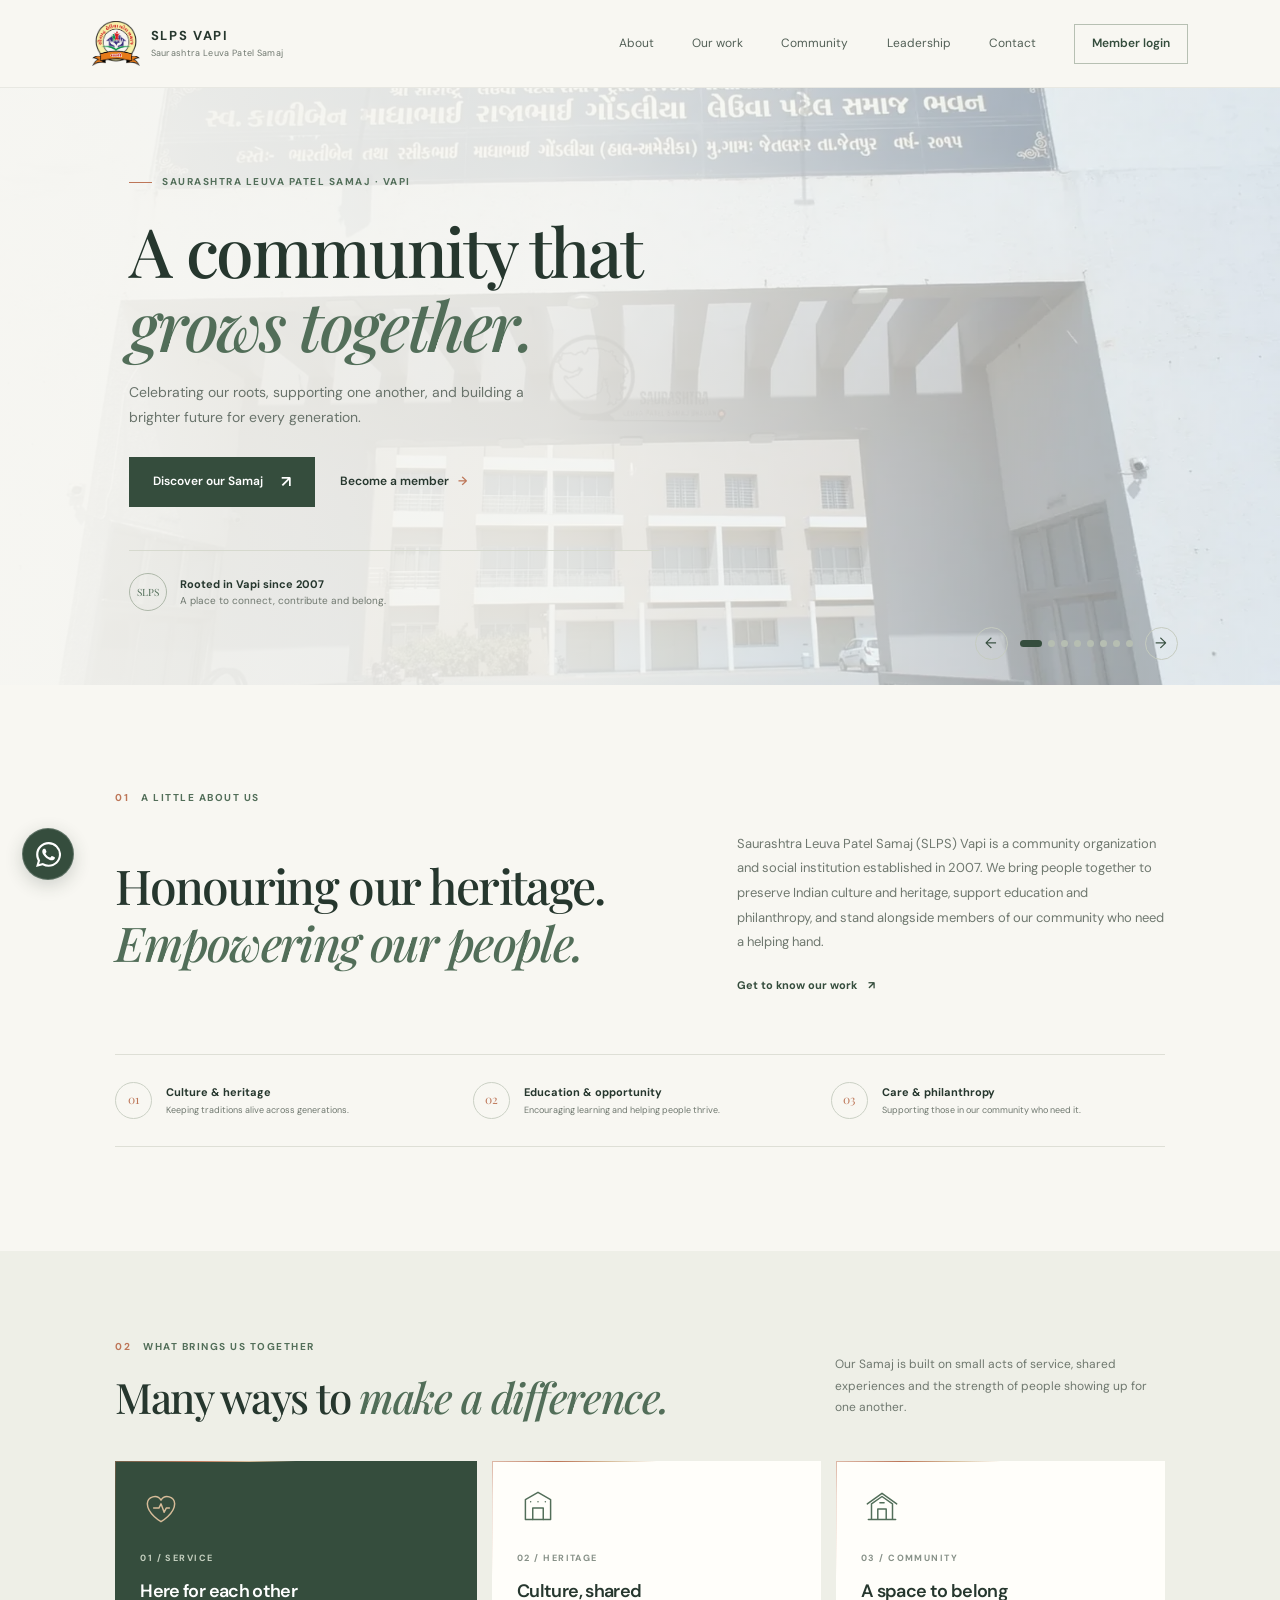
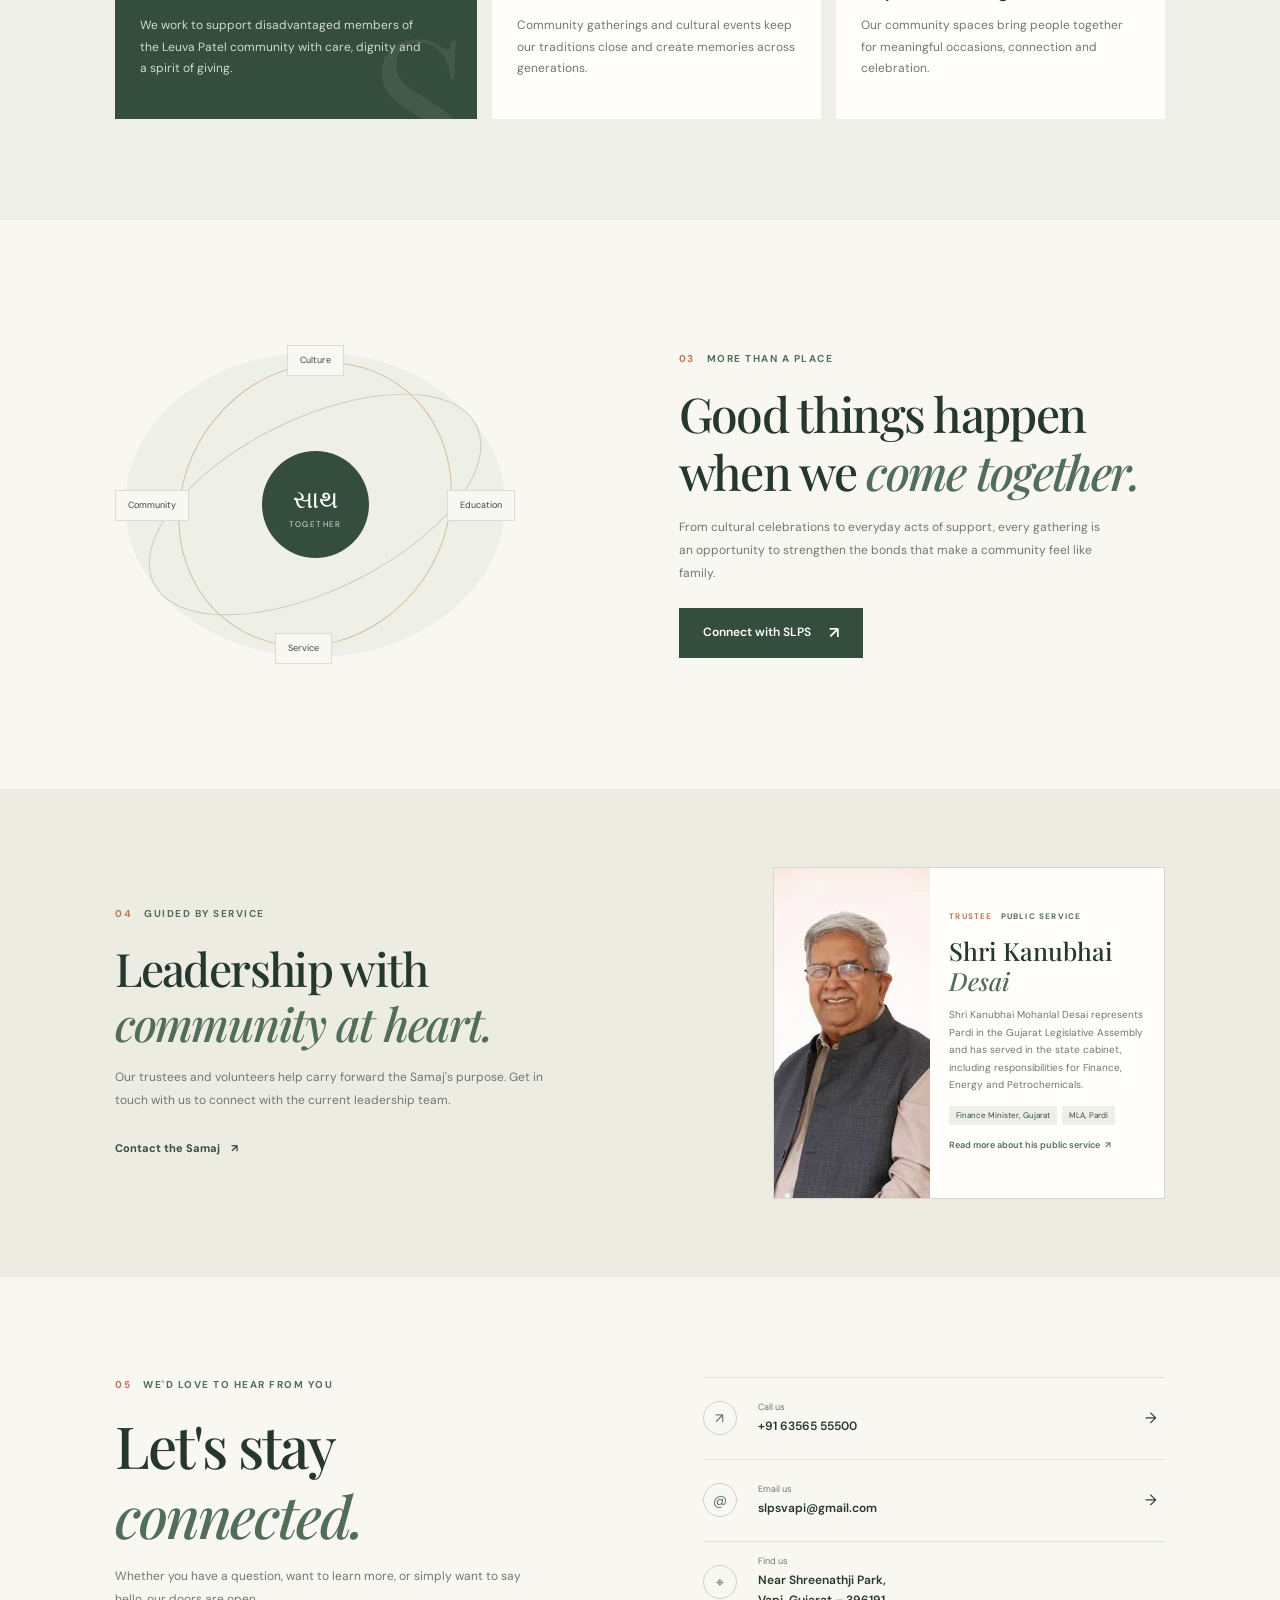
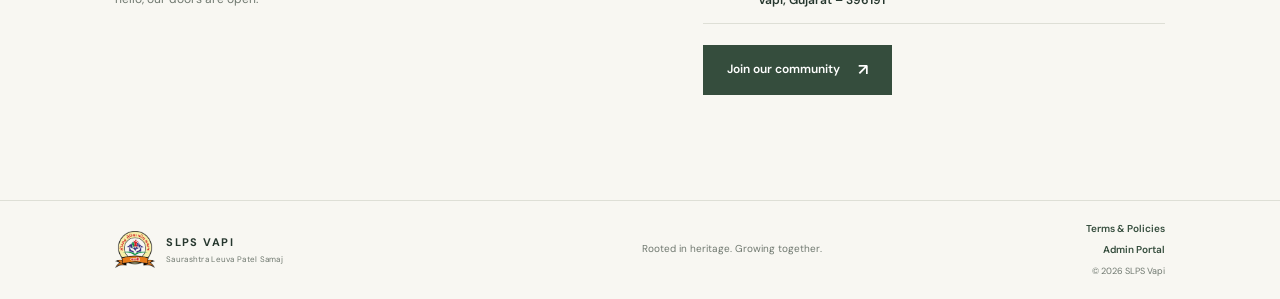
==== commit 229dfa2e: "admin dashboard added" ====
--- a/index.html
+++ b/index.html
@@ -3,16 +3,20 @@
   <head>
     <meta charset="utf-8" />
     <meta name="viewport" content="width=device-width, initial-scale=1" />
+    <meta name="color-scheme" content="light" />
+    <meta name="supported-color-schemes" content="light" />
     <meta
       name="description"
       content="Saurashtra Leuva Patel Samaj Vapi — serving our community and preserving culture since 2007."
     />
     <meta name="theme-color" content="#f8f7f2" />
-    <title>SLPS Vapi | Together in Community</title>
+    <meta name="theme-color" media="(prefers-color-scheme: light)" content="#f8f7f2" />
+    <meta name="theme-color" media="(prefers-color-scheme: dark)" content="#f8f7f2" />
+    <title>SLPS VAPI</title>
     <link rel="preconnect" href="https://fonts.googleapis.com" />
     <link rel="preconnect" href="https://fonts.gstatic.com" crossorigin />
     <link
-      href="https://fonts.googleapis.com/css2?family=DM+Sans:wght@400;500;600;700&family=Playfair+Display:wght@500;600;700&family=Manrope:wght@400;500;600;700&family=Lora:wght@500;600;700&family=Montserrat:wght@400;500;600;700&family=Cormorant+Garamond:wght@500;600;700&family=Nunito+Sans:wght@400;500;600;700&family=Merriweather:wght@400;700&display=swap"
+      href="https://fonts.googleapis.com/css2?family=DM+Sans:ital,wght@0,400;0,500;0,600;0,700;1,400;1,500;1,600;1,700&family=Playfair+Display:ital,wght@0,500;0,600;0,700;1,500;1,600;1,700&family=Lora:ital,wght@0,500;0,600;0,700;1,500;1,600;1,700&family=Cormorant+Garamond:ital,wght@0,500;0,600;0,700;1,500;1,600;1,700&family=Merriweather:ital,wght@0,400;0,700;1,400;1,700&family=Manrope:wght@400;500;600;700&family=Montserrat:wght@400;500;600;700&family=Nunito+Sans:wght@400;500;600;700&display=swap"
       rel="stylesheet"
     />
     <link rel="stylesheet" href="styles.css" />
@@ -232,6 +236,7 @@
         <p class="footer-tagline">Rooted in heritage. Growing together.</p>
         <div class="footer-meta">
           <a class="footer-policy" href="privacy-policy.html">Terms &amp; Policies</a>
+          <a class="footer-policy" href="admin.html">Admin Portal</a>
           <span class="footer-copy">© <span id="current-year"></span> SLPS Vapi</span>
         </div>
       </div>
@@ -246,6 +251,33 @@
         <button class="auth-tab is-active" type="button" role="tab" aria-selected="true" data-auth-mode="login">Member login</button>
         <button class="auth-tab" type="button" role="tab" aria-selected="false" data-auth-mode="register">Register</button>
       </div>
+
+      <div class="demo-auth-banner" id="demo-banner-login">
+        <div class="demo-auth-badge">
+          <span class="demo-dot"></span>
+          <span>DEMO CREDENTIALS</span>
+        </div>
+        <div class="demo-auth-info">
+          <span>Registered Mobile: <strong>+91 94081 91506</strong> &bull; OTP: <strong>123456</strong></span>
+        </div>
+        <button type="button" class="demo-chip-button" id="demo-fill-login">
+          ⚡ 1-Click Auto Fill
+        </button>
+      </div>
+
+      <div class="demo-auth-banner" id="demo-banner-register" hidden>
+        <div class="demo-auth-badge">
+          <span class="demo-dot"></span>
+          <span>QUICK DEMO REGISTRATION</span>
+        </div>
+        <div class="demo-auth-info">
+          <span>Test registration with pre-filled Suprince Kakadiya member details</span>
+        </div>
+        <button type="button" class="demo-chip-button" id="demo-fill-register">
+          ⚡ Pre-fill Sample Member
+        </button>
+      </div>
+
       <form class="auth-form registration-form" id="registration-form" novalidate>
         <div class="registration-fields">
           <div class="name-fields">
@@ -264,7 +296,7 @@
           </div>
           <div class="form-field phone-field">
             <label for="member-phone">Mobile number</label>
-            <input id="member-phone" name="phone" type="tel" inputmode="tel" autocomplete="tel" placeholder="+91 98765 43210" maxlength="20" required />
+            <input id="member-phone" name="phone" type="tel" inputmode="tel" autocomplete="tel" placeholder="+91 94081 91506" maxlength="20" required />
             <small>Enter your number with country code.</small>
           </div>
           <div class="form-field">
@@ -290,30 +322,70 @@
       <form class="auth-form login-form" id="login-form" hidden novalidate>
         <div class="form-field phone-field">
           <label for="login-phone">Mobile number</label>
-          <input id="login-phone" name="phone" type="tel" inputmode="tel" autocomplete="tel" placeholder="+91 98765 43210" maxlength="20" required />
+          <input id="login-phone" name="phone" type="tel" inputmode="tel" autocomplete="tel" placeholder="+91 94081 91506" maxlength="20" required />
           <small>Enter the mobile number used for your membership.</small>
         </div>
         <button class="button button-primary auth-submit" type="submit">Send sign-in code <span aria-hidden="true">↗</span></button>
       </form>
       <form class="auth-form otp-form" id="otp-form" hidden novalidate>
-        <div class="form-field">
-          <label for="otp-code">6-digit verification code</label>
-          <input id="otp-code" name="token" type="text" inputmode="numeric" autocomplete="one-time-code" pattern="[0-9]{6}" minlength="6" maxlength="6" required />
-          <small id="otp-sent-message">We sent a code to your mobile number. It expires in 10 minutes.</small>
-        </div>
-        <button class="button button-primary auth-submit" id="verify-otp" type="submit">Verify code <span aria-hidden="true">↗</span></button>
+        <!-- Demo OTP Quick Verification Box -->
+        <div class="demo-otp-card" id="demo-otp-card">
+          <div class="demo-otp-card-top">
+            <div class="demo-badge-pill">
+              <span class="demo-live-dot"></span>
+              <span>DEMO OTP ACTIVE</span>
+            </div>
+            <span class="demo-otp-expiry">Expires in 10 min</span>
+          </div>
+          <div class="demo-otp-code-row">
+            <div class="demo-otp-display">
+              <span class="demo-otp-label-small">YOUR TEST CODE</span>
+              <span class="demo-otp-digits" id="demo-active-otp">123456</span>
+            </div>
+            <button type="button" class="demo-autofill-btn" id="demo-autofill-otp" aria-label="Auto-fill demo code">
+              <svg width="15" height="15" viewBox="0 0 24 24" fill="none" stroke="currentColor" stroke-width="2.5" stroke-linecap="round" stroke-linejoin="round" aria-hidden="true"><polyline points="20 6 9 17 4 12"></polyline></svg>
+              <span>Auto-fill OTP</span>
+            </button>
+          </div>
+          <p class="demo-otp-note">Click "Auto-fill OTP" or type either the code above or standard demo code <strong>123456</strong>.</p>
+        </div>
+
+        <div class="form-field otp-input-wrapper">
+          <label for="otp-code">Enter 6-digit verification code</label>
+          <input id="otp-code" name="token" class="otp-number-input" type="text" inputmode="numeric" autocomplete="one-time-code" pattern="[0-9]{6}" minlength="6" maxlength="6" placeholder="• • • • • •" required />
+          <small id="otp-sent-message">We sent a verification code to your mobile number.</small>
+        </div>
+        <button class="button button-primary auth-submit" id="verify-otp" type="submit">Verify &amp; Continue <span aria-hidden="true">↗</span></button>
         <div class="otp-actions">
           <button class="text-button" id="resend-otp" type="button" disabled>Resend code in 60s</button>
           <button class="text-button" id="change-phone" type="button">Change number</button>
         </div>
       </form>
       <section class="auth-success" id="auth-success" aria-live="polite" hidden>
-        <div class="success-check" aria-hidden="true">
-          <svg viewBox="0 0 52 52"><path d="M14 27.5 22 35l16-18" /></svg>
-        </div>
-        <h3>You're all set.</h3>
-        <p>Your mobile number is verified and your member account is ready.</p>
-        <a class="button button-primary auth-submit" href="dashboard.html">Go to dashboard <span aria-hidden="true">↗</span></a>
+        <div class="success-icon-wrap" aria-hidden="true">
+          <div class="success-ring-glow"></div>
+          <div class="success-ring-pulse"></div>
+          <div class="success-check-circle">
+            <svg class="success-svg" viewBox="0 0 52 52">
+              <circle class="success-svg-circle" cx="26" cy="26" r="23" fill="none" />
+              <path class="success-svg-check" fill="none" d="M14.1 27.2l7.1 7.2 16.7-16.8" />
+            </svg>
+          </div>
+        </div>
+        <h3 id="auth-success-title">Verified Successfully!</h3>
+        <p id="auth-success-desc">Welcome to SLPS Vapi. Your mobile number has been authenticated.</p>
+        <div class="redirect-countdown-card">
+          <div class="redirect-text">
+            <span>Redirecting to your dashboard…</span>
+            <span class="redirect-spinner"></span>
+          </div>
+          <div class="redirect-bar-track">
+            <div class="redirect-bar-fill" id="redirect-bar-fill"></div>
+          </div>
+        </div>
+        <a class="button button-primary auth-submit redirect-button" id="go-dashboard-btn" href="dashboard.html">
+          Go to dashboard now <span aria-hidden="true">↗</span>
+        </a>
       </section>
       <p class="auth-status" id="auth-status" role="status" aria-live="polite"></p>
       <a class="auth-email" href="mailto:slpsvapi@gmail.com?subject=SLPS%20Vapi%20membership">Need help? Contact slpsvapi@gmail.com</a>
--- a/styles.css
+++ b/styles.css
@@ -1,5 +1,6 @@
 :root {
-  color-scheme: light;
+  color-scheme: light !important;
+  forced-color-adjust: none !important;
   --paper: #f8f7f2;
   --white: #fffefa;
   --ink: #26372e;
@@ -33,10 +34,29 @@
   --sans: "Nunito Sans", "Segoe UI", sans-serif;
 }
 
-* { box-sizing: border-box; }
+* {
+  box-sizing: border-box;
+  forced-color-adjust: none !important;
+}
 [hidden] { display: none !important; }
-html { scroll-behavior: smooth; scroll-padding-top: 92px; }
-body { margin: 0; background: var(--paper); color: var(--ink); font-family: var(--sans); font-size: 15px; line-height: 1.65; }
+html {
+  color-scheme: light !important;
+  forced-color-adjust: none;
+  scroll-behavior: smooth;
+  scroll-padding-top: 92px;
+  background-color: var(--paper) !important;
+  color: var(--ink) !important;
+}
+body {
+  margin: 0;
+  color-scheme: light !important;
+  forced-color-adjust: none;
+  background-color: var(--paper) !important;
+  color: var(--ink) !important;
+  font-family: var(--sans);
+  font-size: 15px;
+  line-height: 1.65;
+}
 body.dialog-open { overflow: hidden; }
 a { color: inherit; text-decoration: none; }
 button, input { font: inherit; }
@@ -69,7 +89,7 @@
 .hero-background-layer.is-visible { opacity: 1; }
 .hero::before { position: absolute; inset: 0; z-index: 1; content: ""; background-image: linear-gradient(90deg, rgba(248,247,242,.96) 0%, rgba(248,247,242,.88) 43%, rgba(248,247,242,.48) 100%); pointer-events: none; }
 .hero-copy { max-width: 530px; position: relative; z-index: 2; }
-.hero-copy.is-changing { animation: hero-copy-fade-in .65s ease both; }
+.hero-copy.is-changing { animation: hero-copy-fade-in 1.1s ease both; }
 @keyframes hero-copy-fade-in { from { opacity: 0; transform: translateY(12px); } to { opacity: 1; transform: translateY(0); } }
 .eyebrow, .section-label { display: flex; align-items: center; gap: 10px; color: var(--green); text-transform: uppercase; font-size: 10px; font-weight: 700; letter-spacing: .15em; }
 .eyebrow { margin: 0 0 22px; }
@@ -77,7 +97,11 @@
 h1, h2, h3, p { margin-top: 0; }
 h1, h2 { font-family: var(--serif); font-weight: 500; letter-spacing: -.035em; }
 h1 { margin-bottom: 18px; font-size: clamp(47px, 5.3vw, 70px); line-height: 1.1; }
-h1 em, h2 em { color: var(--green); font-weight: 500; }
+h1 em, h2 em, h3 em, h4 em, h5 em, h6 em {
+  color: var(--green);
+  font-weight: 500;
+  font-style: italic;
+}
 .hero-description { max-width: 410px; margin-bottom: 27px; color: #69736b; font-size: 14px; line-height: 1.8; }
 .hero-actions { display: flex; align-items: center; gap: 25px; }
 .text-button { padding: 9px 0; border: 0; background: none; font-size: 12px; font-weight: 600; cursor: pointer; }
@@ -153,7 +177,7 @@
 .trustee-info { padding: 22px 19px; align-self: center; }
 .trustee-info .section-label { flex-wrap: wrap; gap: 5px 8px; font-size: 8px; }
 .trustee-info h3 { margin: 13px 0 10px; font-family: var(--serif); font-size: 25px; font-weight: 500; line-height: 1.2; }
-.trustee-info h3 em { color: var(--green); }
+.trustee-info h3 em { color: var(--green); font-style: italic; }
 .trustee-info > p { margin-bottom: 12px; color: var(--muted); font-size: 10px; line-height: 1.75; }
 .trustee-roles { display: flex; flex-wrap: wrap; gap: 5px; }
 .trustee-roles span { padding: 4px 7px; background: #eeefe7; color: var(--green-dark); font-size: 8px; line-height: 1.4; }
@@ -207,23 +231,36 @@
 .policy-section ul { margin: 8px 0 0; padding-left: 22px; }
 .policy-section li { padding-left: 4px; margin: 3px 0; }
 
-.auth-dialog { position: fixed; inset: 50% auto auto 50%; z-index: 31; width: min(560px, calc(100% - 32px)); max-width: none; max-height: calc(100% - 32px); overflow-y: auto; padding: 34px; border: 1px solid var(--line); background: var(--paper); color: var(--ink); transform: translate(-50%, -46%); opacity: 0; transition: opacity .2s ease, transform .2s ease; }
+.auth-dialog { position: fixed; inset: 50% auto auto 50%; z-index: 31; width: min(580px, calc(100% - 32px)); max-width: none; max-height: calc(100% - 32px); overflow-y: auto; padding: 32px 30px; border: 1px solid var(--line); background: var(--paper); color: var(--ink); transform: translate(-50%, -46%); opacity: 0; transition: opacity .2s ease, transform .2s ease; box-shadow: 0 24px 60px rgba(28, 40, 33, 0.22); border-radius: 4px; }
 .auth-dialog[open] { display: block; opacity: 1; transform: translate(-50%, -50%); }
 .auth-dialog::backdrop { background: transparent; }
-.dialog-backdrop { position: fixed; inset: 0; z-index: 30; display: none; background: rgba(31, 44, 36, .55); }
+.dialog-backdrop { position: fixed; inset: 0; z-index: 30; display: none; background: rgba(31, 44, 36, .58); backdrop-filter: blur(4px); }
 body.dialog-open .dialog-backdrop { display: block; }
-.dialog-close { position: absolute; top: 12px; right: 15px; padding: 0; border: 0; background: none; color: var(--muted); font-size: 27px; cursor: pointer; }
-.auth-dialog h2 { margin: 13px 0 8px; font-size: 34px; }
-.auth-description { margin-bottom: 17px; color: var(--muted); font-size: 12px; line-height: 1.7; }
-.auth-tabs { display: grid; grid-template-columns: 1fr 1fr; margin-bottom: 18px; border-bottom: 1px solid var(--line); }
-.auth-tab { padding: 10px 0; border: 0; border-bottom: 2px solid transparent; background: none; color: var(--muted); font-size: 11px; cursor: pointer; }
+.dialog-close { position: absolute; top: 12px; right: 15px; padding: 0; border: 0; background: none; color: var(--muted); font-size: 27px; cursor: pointer; transition: color .15s ease; }
+.dialog-close:hover { color: var(--ink); }
+.auth-dialog h2 { margin: 13px 0 8px; font-size: 32px; }
+.auth-description { margin-bottom: 16px; color: var(--muted); font-size: 12px; line-height: 1.65; }
+.auth-tabs { display: grid; grid-template-columns: 1fr 1fr; margin-bottom: 16px; border-bottom: 1px solid var(--line); }
+.auth-tab { padding: 11px 0; border: 0; border-bottom: 2px solid transparent; background: none; color: var(--muted); font-size: 12px; font-weight: 500; cursor: pointer; transition: all .15s ease; }
 .auth-tab.is-active { border-bottom-color: var(--green-dark); color: var(--green-dark); font-weight: 700; }
+
+/* Demo Credentials Banner */
+.demo-auth-banner { display: flex; align-items: center; justify-content: space-between; gap: 10px; flex-wrap: wrap; padding: 10px 14px; background: rgba(82, 110, 89, 0.09); border: 1px dashed #9cb6a2; border-radius: 4px; margin-bottom: 16px; }
+.demo-auth-badge { display: inline-flex; align-items: center; gap: 6px; color: #285434; font-size: 9.5px; font-weight: 700; letter-spacing: .08em; text-transform: uppercase; }
+.demo-dot { width: 7px; height: 7px; border-radius: 50%; background: #388e3c; animation: demoDotPulse 1.8s infinite; }
+@keyframes demoDotPulse { 0%, 100% { opacity: 1; transform: scale(1); } 50% { opacity: .4; transform: scale(.75); } }
+.demo-auth-info { flex: 1; min-width: 180px; font-size: 11px; color: #364e3e; }
+.demo-auth-info strong { color: #1c3624; }
+.demo-chip-button { display: inline-flex; align-items: center; gap: 5px; background: var(--green-dark); color: #fff; font-size: 10.5px; font-weight: 600; padding: 6px 11px; border-radius: 3px; border: 0; cursor: pointer; transition: all .15s ease; }
+.demo-chip-button:hover { background: #1f3326; transform: translateY(-1px); }
+
+/* Registration Fields */
 .registration-fields { display: grid; gap: 12px; }
 .name-fields { display: grid; grid-template-columns: repeat(3, minmax(0, 1fr)); gap: 10px; }
 .form-field label, .gender-field legend { display: block; margin: 0 0 5px; color: #5f6b61; font-size: 11px; font-weight: 600; }
 .form-field label span, .form-field small { color: var(--muted); font-size: 10px; font-weight: 400; }
-.auth-form input:not([type="radio"]) { width: 100%; min-height: 43px; padding: 0 12px; border: 1px solid var(--line); border-radius: 0; outline: 0; background: var(--white); color: var(--ink); font-size: 12px; }
-.auth-form input:focus { border-color: var(--green); }
+.auth-form input:not([type="radio"]), .form-select { width: 100%; min-height: 43px; padding: 0 12px; border: 1px solid var(--line); border-radius: 2px; outline: 0; background: var(--white); color: var(--ink); font-size: 12px; transition: border-color .15s ease; box-sizing: border-box; }
+.auth-form input:focus, .form-select:focus { border-color: var(--green); ring: 2px rgba(82,110,89,.2); }
 .auth-form input::placeholder { color: #a4aaa2; }
 .form-field small { display: block; margin-top: 4px; line-height: 1.5; }
 .gender-field { min-width: 0; margin: 0; padding: 0; border: 0; }
@@ -231,37 +268,245 @@
 .gender-options label { display: inline-flex; align-items: center; gap: 6px; color: var(--muted); font-size: 11px; cursor: pointer; }
 .gender-options input { accent-color: var(--green-dark); }
 .auth-submit { width: 100%; margin-top: 18px; }
-.otp-actions { display: flex; justify-content: space-between; gap: 12px; margin-top: 12px; }
+
+/* Demo OTP Card */
+.demo-otp-card { background: linear-gradient(135deg, #f0f6f1 0%, #e6efe8 100%); border: 1.5px solid #a3c9aa; border-radius: 6px; padding: 14px 16px; margin-bottom: 18px; box-shadow: 0 4px 14px rgba(46, 125, 50, 0.08); }
+.demo-otp-card-top { display: flex; justify-content: space-between; align-items: center; gap: 10px; margin-bottom: 8px; }
+.demo-badge-pill { display: inline-flex; align-items: center; gap: 6px; background: rgba(46, 125, 50, 0.12); color: #285434; font-size: 9.5px; font-weight: 700; padding: 3px 8px; border-radius: 12px; letter-spacing: .08em; }
+.demo-live-dot { width: 6px; height: 6px; border-radius: 50%; background: #2e7d32; box-shadow: 0 0 0 2px rgba(46, 125, 50, .25); animation: demoDotPulse 1.6s infinite; }
+.demo-otp-expiry { font-size: 10.5px; color: var(--muted); }
+.demo-otp-code-row { display: flex; justify-content: space-between; align-items: center; gap: 14px; margin: 8px 0; padding: 8px 12px; background: #fff; border: 1px solid #c9d8cc; border-radius: 4px; }
+.demo-otp-display { display: flex; flex-direction: column; }
+.demo-otp-label-small { font-size: 9px; font-weight: 700; color: #53755c; letter-spacing: .1em; }
+.demo-otp-digits { font-family: ui-monospace, SFMono-Regular, Menlo, Monaco, Consolas, monospace; font-size: 24px; font-weight: 700; letter-spacing: 5px; color: #1e4d2b; line-height: 1.2; }
+.demo-autofill-btn { display: inline-flex; align-items: center; gap: 6px; background: #285434; color: #fff; font-size: 11px; font-weight: 600; padding: 8px 13px; border: 0; border-radius: 4px; cursor: pointer; transition: all .15s ease; }
+.demo-autofill-btn:hover { background: #1c3b24; transform: translateY(-1px); }
+.demo-autofill-btn.is-copied { background: #1b5e20; transform: scale(1.04); }
+.demo-otp-note { margin: 6px 0 0; color: #4e6353; font-size: 10.5px; line-height: 1.45; }
+.demo-otp-note strong { color: #1b4524; }
+
+/* Large OTP input */
+.otp-number-input { font-family: ui-monospace, SFMono-Regular, Menlo, Monaco, Consolas, monospace !important; font-size: 22px !important; font-weight: 700 !important; letter-spacing: 12px !important; text-align: center !important; height: 50px !important; background: #fafaf7 !important; border: 2px solid #b8cbbe !important; border-radius: 4px !important; }
+.otp-number-input:focus { border-color: #2e7d32 !important; background: #fff !important; }
+.otp-actions { display: flex; justify-content: space-between; gap: 12px; margin-top: 14px; }
 .otp-actions .text-button { color: var(--green-dark); font-size: 11px; }
 .otp-actions .text-button:disabled { color: var(--muted); cursor: default; }
 .auth-status { min-height: 0; margin: 12px 0 0; color: var(--green-dark); font-size: 11px; line-height: 1.6; }
 .auth-status.is-error { color: #9c4939; }
 .auth-email { display: block; margin-top: 13px; color: var(--green); text-align: center; font-size: 10px; }
-.auth-success { padding: 12px 0 4px; text-align: center; }
-.success-check { width: 70px; height: 70px; margin: 4px auto 16px; display: grid; place-items: center; border: 2px solid #6b9474; border-radius: 50%; color: #426d4b; animation: success-pop .45s ease both; }
-.success-check svg { width: 42px; height: 42px; fill: none; stroke: currentColor; stroke-width: 4; stroke-linecap: round; stroke-linejoin: round; }
-.success-check path { stroke-dasharray: 34; stroke-dashoffset: 34; animation: success-draw .55s .2s ease forwards; }
-@keyframes success-pop { from { opacity: 0; transform: scale(.65); } to { opacity: 1; transform: scale(1); } }
-@keyframes success-draw { to { stroke-dashoffset: 0; } }
-.auth-success h3 { margin: 0 0 7px; color: var(--ink); font-family: var(--serif); font-size: 25px; font-weight: 500; }
-.auth-success p { margin: 0; color: var(--muted); font-size: 12px; line-height: 1.7; }
-.auth-success .button { margin-top: 18px; }
-
-.dashboard-page { min-height: 100vh; display: flex; flex-direction: column; }
+
+/* ==========================================================
+   ANIMATED GREEN CORRECT SIGN ON SCREEN (Device-Optimized)
+   ========================================================== */
+.auth-success { padding: 22px 10px 10px; text-align: center; display: flex; flex-direction: column; align-items: center; }
+.success-icon-wrap { position: relative; width: 92px; height: 92px; margin: 6px auto 22px; display: grid; place-items: center; }
+.success-ring-glow { position: absolute; inset: -10px; border-radius: 50%; background: radial-gradient(circle, rgba(46, 125, 50, 0.3) 0%, rgba(46, 125, 50, 0) 70%); animation: successGlowPulse 2.2s ease-in-out infinite; pointer-events: none; }
+.success-ring-pulse { position: absolute; inset: -4px; border-radius: 50%; border: 2.5px solid #4caf50; animation: successWave 1.8s cubic-bezier(0.25, 1, 0.5, 1) infinite; pointer-events: none; }
+.success-check-circle { width: 78px; height: 78px; border-radius: 50%; background: linear-gradient(135deg, #2e7d32 0%, #1b5e20 100%); display: grid; place-items: center; box-shadow: 0 12px 28px rgba(30, 90, 40, 0.38); animation: successPopScale 0.55s cubic-bezier(0.175, 0.885, 0.32, 1.275) both; position: relative; z-index: 2; }
+.success-svg { width: 48px; height: 48px; }
+.success-svg-circle { stroke: rgba(255, 255, 255, 0.35); stroke-width: 3; stroke-dasharray: 145; stroke-dashoffset: 145; animation: successCircleDraw 0.65s ease-out forwards; }
+.success-svg-check { stroke: #ffffff; stroke-width: 4.8; stroke-linecap: round; stroke-linejoin: round; stroke-dasharray: 40; stroke-dashoffset: 40; animation: successCheckDraw 0.5s 0.28s cubic-bezier(0.65, 0, 0.45, 1) forwards; }
+
+@keyframes successPopScale {
+  0% { transform: scale(0.2); opacity: 0; }
+  70% { transform: scale(1.12); opacity: 1; }
+  100% { transform: scale(1); opacity: 1; }
+}
+@keyframes successWave {
+  0% { transform: scale(0.85); opacity: 0.9; }
+  100% { transform: scale(1.6); opacity: 0; }
+}
+@keyframes successCircleDraw {
+  100% { stroke-dashoffset: 0; }
+}
+@keyframes successCheckDraw {
+  100% { stroke-dashoffset: 0; }
+}
+@keyframes successGlowPulse {
+  0%, 100% { opacity: 0.4; transform: scale(1); }
+  50% { opacity: 0.95; transform: scale(1.12); }
+}
+
+.auth-success h3 { margin: 0 0 7px; color: var(--ink); font-family: var(--serif); font-size: 26px; font-weight: 600; }
+.auth-success p { margin: 0; color: var(--muted); font-size: 12.5px; line-height: 1.6; max-width: 380px; }
+
+/* Redirect Countdown Bar */
+.redirect-countdown-card { width: 100%; max-width: 380px; margin: 20px auto 10px; background: rgba(38, 55, 46, 0.04); border: 1px solid var(--line); border-radius: 6px; padding: 12px 16px; box-sizing: border-box; }
+.redirect-text { display: flex; align-items: center; justify-content: center; gap: 8px; font-size: 11.5px; color: #285434; font-weight: 600; margin-bottom: 8px; }
+.redirect-spinner { width: 11px; height: 11px; border: 2px solid rgba(46, 125, 50, 0.25); border-top-color: #2e7d32; border-radius: 50%; animation: redirectSpin 0.75s linear infinite; }
+@keyframes redirectSpin { to { transform: rotate(360deg); } }
+.redirect-bar-track { width: 100%; height: 5px; background: #e0e4dd; border-radius: 999px; overflow: hidden; }
+.redirect-bar-fill { height: 100%; width: 0%; background: linear-gradient(90deg, #2e7d32 0%, #43a047 100%); border-radius: 999px; }
+.redirect-button { margin-top: 10px; }
+
+/* ==========================================================
+   UPGRADED MEMBER DASHBOARD STYLES
+   ========================================================== */
+.dashboard-page { min-height: 100vh; display: flex; flex-direction: column; background: var(--paper); }
 .dashboard-header { flex: 0 0 auto; }
-.dashboard-main { width: min(860px, 82%); flex: 1; padding-top: 72px; padding-bottom: 80px; }
-.dashboard-main h1 { margin: 15px 0 8px; font-size: clamp(40px, 5vw, 58px); }
-.dashboard-main h1 em { color: var(--green); }
-.dashboard-intro { margin-bottom: 28px; color: var(--muted); font-size: 13px; }
-.dashboard-card { padding: 28px; border: 1px solid var(--line); background: var(--white); }
-.dashboard-card-heading { display: flex; justify-content: space-between; align-items: center; gap: 20px; padding-bottom: 20px; border-bottom: 1px solid var(--line); }
-.dashboard-card-heading h2 { margin: 10px 0 0; font-size: 27px; }
-.verified-badge { display: inline-flex; align-items: center; gap: 6px; color: #426d4b; font-size: 11px; font-weight: 700; }
-.profile-details { display: grid; grid-template-columns: 1fr 1fr; gap: 0 28px; margin: 0; }
-.profile-details > div { min-width: 0; padding: 17px 0; border-bottom: 1px solid var(--line); }
-.profile-details dt { margin-bottom: 5px; color: var(--muted); font-size: 10px; }
-.profile-details dd { margin: 0; color: var(--ink); font-size: 13px; font-weight: 600; overflow-wrap: anywhere; }
-.dashboard-home-link { margin-top: 24px; }
+.dashboard-nav-actions { display: flex; align-items: center; gap: 12px; }
+.demo-mode-pill { display: inline-flex; align-items: center; gap: 6px; padding: 5px 11px; background: rgba(46, 125, 50, 0.1); border: 1px solid rgba(46, 125, 50, 0.25); border-radius: 20px; font-size: 10px; font-weight: 700; color: #285434; letter-spacing: .06em; text-transform: uppercase; }
+.header-user-badge { display: inline-flex; align-items: center; gap: 8px; padding: 4px 10px 4px 5px; background: #fff; border: 1px solid var(--line); border-radius: 20px; }
+.user-avatar-sm { width: 28px; height: 28px; border-radius: 50%; background: #26372e; color: #fff; display: grid; place-items: center; font-size: 10.5px; font-weight: 700; }
+.user-name-sm { font-size: 11px; font-weight: 600; color: var(--ink); }
+
+.dashboard-main { width: min(1160px, 92%); flex: 1; padding-top: 48px; padding-bottom: 80px; margin: 0 auto; }
+.dash-welcome-banner { display: flex; justify-content: space-between; align-items: flex-start; gap: 24px; margin-bottom: 32px; flex-wrap: wrap; }
+.dash-welcome-copy { max-width: 620px; }
+.dash-welcome-copy h1 { margin: 12px 0 8px; font-size: clamp(34px, 4vw, 50px); line-height: 1.15; }
+.dash-welcome-copy h1 .welcome-greeting {
+  font-family: var(--sans);
+  font-weight: 600;
+  font-size: 0.94em;
+  letter-spacing: -0.025em;
+  color: var(--ink);
+  opacity: 0.88;
+  margin-right: 4px;
+}
+.dash-welcome-copy h1 em,
+#member-display-name {
+  color: var(--green);
+  font-style: italic;
+  font-weight: 500;
+}
+.dashboard-intro { margin: 0; color: var(--muted); font-size: 13.5px; line-height: 1.6; }
+.dash-welcome-badge-wrap { display: flex; flex-direction: column; gap: 12px; align-items: flex-end; }
+.verified-status-card { display: flex; align-items: center; gap: 12px; background: #fff; border: 1px solid #b7ccbb; padding: 10px 16px; border-radius: 6px; box-shadow: 0 4px 14px rgba(46, 125, 50, 0.08); }
+.verified-icon-bubble { width: 34px; height: 34px; border-radius: 50%; background: #2e7d32; color: #fff; display: grid; place-items: center; }
+.status-title { display: block; font-size: 12.5px; font-weight: 700; color: #1e4a29; }
+.status-subtitle { display: block; font-size: 10px; color: var(--muted); }
+.dash-header-quick-actions { display: flex; gap: 8px; }
+
+/* Key Metrics Grid */
+.dash-stats-grid { display: grid; grid-template-columns: repeat(4, 1fr); gap: 16px; margin-bottom: 32px; }
+.stat-card { background: #fff; border: 1px solid var(--line); border-radius: 6px; padding: 18px 20px; display: flex; align-items: flex-start; gap: 14px; transition: transform .2s ease, box-shadow .2s ease; }
+.stat-card:hover { transform: translateY(-2px); box-shadow: 0 6px 18px rgba(38, 55, 46, 0.06); }
+.stat-icon { font-size: 24px; line-height: 1; }
+.stat-data { display: flex; flex-direction: column; min-width: 0; }
+.stat-label { font-size: 10px; text-transform: uppercase; letter-spacing: .08em; color: var(--muted); font-weight: 700; }
+.stat-value { font-size: 16px; font-weight: 700; color: var(--ink); margin: 3px 0 2px; overflow: hidden; text-overflow: ellipsis; white-space: nowrap; }
+.stat-sub { font-size: 10.5px; color: var(--muted); }
+.text-success { color: #2e7d32 !important; font-weight: 600; }
+
+/* 2-Column Dashboard Layout */
+.dash-layout-grid { display: grid; grid-template-columns: 360px 1fr; gap: 28px; align-items: start; }
+.dash-col-left { display: flex; flex-direction: column; gap: 24px; }
+.dash-col-right { display: flex; flex-direction: column; gap: 24px; min-width: 0; }
+
+/* Digital Membership Card */
+.digital-id-section { background: #fff; border: 1px solid var(--line); border-radius: 6px; padding: 22px; }
+.card-section-header { display: flex; justify-content: space-between; align-items: center; margin-bottom: 16px; }
+.card-section-header h2 { margin: 0; font-size: 15px; font-weight: 700; text-transform: uppercase; letter-spacing: .08em; color: var(--ink); }
+.card-pill { font-size: 9.5px; font-weight: 700; padding: 3px 8px; background: #eeefe7; color: var(--green-dark); border-radius: 12px; }
+
+.samaj-id-card { position: relative; border-radius: 10px; padding: 20px; background: linear-gradient(135deg, #1b3323 0%, #294c35 55%, #182e20 100%); color: #fff; overflow: hidden; box-shadow: 0 16px 36px rgba(18, 38, 25, 0.35); border: 1px solid rgba(255, 215, 0, 0.35); }
+.id-card-sheen { position: absolute; inset: 0; background: linear-gradient(120deg, rgba(255,255,255,0) 30%, rgba(255,255,255,0.08) 50%, rgba(255,255,255,0) 70%); pointer-events: none; }
+.id-card-watermark { position: absolute; right: -15px; bottom: -20px; font-size: 100px; font-family: var(--serif); font-weight: 700; color: rgba(255,255,255,0.035); pointer-events: none; user-select: none; }
+.id-card-top { display: flex; justify-content: space-between; align-items: center; margin-bottom: 16px; border-bottom: 1px solid rgba(255,255,255,0.14); padding-bottom: 12px; }
+.id-brand { display: flex; align-items: center; gap: 8px; }
+.id-logo { width: 30px; height: 30px; object-fit: contain; filter: drop-shadow(0 2px 4px rgba(0,0,0,.3)); }
+.id-brand strong { display: block; font-size: 11px; letter-spacing: .12em; color: #fff; }
+.id-brand small { display: block; font-size: 8px; color: #c4d9cb; }
+.id-card-badge { font-size: 9px; font-weight: 700; letter-spacing: .08em; padding: 3px 8px; background: linear-gradient(90deg, #d4af37, #f3e5ab); color: #1b3323; border-radius: 3px; }
+
+.id-card-body { display: flex; gap: 14px; align-items: center; margin-bottom: 16px; }
+.id-card-photo-box { position: relative; width: 62px; height: 62px; flex-shrink: 0; border-radius: 50%; border: 2px solid #d4af37; padding: 2px; }
+.id-avatar-placeholder { width: 100%; height: 100%; border-radius: 50%; background: #0f1f15; display: grid; place-items: center; font-size: 18px; font-weight: 700; color: #e4eedf; }
+.id-verified-tick { position: absolute; bottom: -2px; right: -2px; width: 18px; height: 18px; border-radius: 50%; background: #2e7d32; color: #fff; font-size: 10px; font-weight: 700; display: grid; place-items: center; border: 1.5px solid #fff; }
+.id-card-info { flex: 1; min-width: 0; }
+.id-label { display: block; font-size: 8px; font-weight: 700; letter-spacing: .08em; color: #9ebd9f; margin-bottom: 2px; }
+.id-full-name { display: block; font-size: 15px; font-weight: 700; color: #fff; white-space: nowrap; overflow: hidden; text-overflow: ellipsis; margin-bottom: 6px; }
+.id-meta-row { display: grid; grid-template-columns: 1fr 1fr; gap: 8px; }
+.id-code { font-family: ui-monospace, SFMono-Regular, monospace; font-size: 11px; font-weight: 600; color: #f5f8f5; }
+
+.id-card-bottom { display: flex; justify-content: space-between; align-items: flex-end; padding-top: 12px; border-top: 1px solid rgba(255,255,255,0.14); }
+.id-bottom-details { display: flex; flex-direction: column; gap: 6px; font-size: 9.5px; color: #d8e6db; }
+.id-qr-box { display: flex; flex-direction: column; align-items: center; gap: 2px; background: rgba(255,255,255,0.08); padding: 5px 6px; border-radius: 4px; border: 1px solid rgba(255,255,255,0.15); }
+.id-qr-svg { stroke: #fff; }
+.id-qr-box small { font-size: 7.5px; font-weight: 700; letter-spacing: .06em; color: #d4af37; }
+
+.card-action-bar { display: grid; grid-template-columns: 1fr 1fr; gap: 10px; margin-top: 14px; }
+.full-width { width: 100%; text-align: center; }
+
+/* Demo Hub Box */
+.demo-credentials-hub { background: #fff; border: 1px solid var(--line); border-radius: 6px; padding: 22px; }
+.demo-live-badge { display: inline-flex; align-items: center; gap: 6px; font-size: 11px; font-weight: 700; color: #285434; letter-spacing: .08em; text-transform: uppercase; }
+.demo-hub-text { font-size: 11.5px; color: var(--muted); margin: 10px 0 14px; line-height: 1.55; }
+.demo-hub-meta { background: #f8f9f7; border: 1px solid var(--line); border-radius: 4px; padding: 10px 12px; display: flex; flex-direction: column; gap: 6px; margin-bottom: 14px; font-size: 11px; }
+.demo-hub-meta div { display: flex; justify-content: space-between; align-items: center; }
+.demo-hub-meta span { color: var(--muted); }
+.demo-hub-meta strong { color: var(--ink); font-family: ui-monospace, SFMono-Regular, monospace; }
+.demo-hub-actions { display: flex; flex-direction: column; gap: 8px; }
+
+/* Dashboard Cards in Right Column */
+.dashboard-card { background: #fff; border: 1px solid var(--line); border-radius: 6px; padding: 26px; }
+.dashboard-card-heading { display: flex; justify-content: space-between; align-items: center; gap: 20px; padding-bottom: 16px; border-bottom: 1px solid var(--line); margin-bottom: 18px; }
+.dashboard-card-heading h2 { margin: 6px 0 0; font-size: 22px; }
+.events-badge { font-size: 10.5px; font-weight: 700; padding: 3px 9px; background: rgba(82, 110, 89, 0.12); color: #285434; border-radius: 12px; }
+
+.profile-details { display: grid; grid-template-columns: 1fr 1fr; gap: 14px 28px; margin: 0; }
+.profile-details > div { min-width: 0; padding-bottom: 12px; border-bottom: 1px solid #f0f0ea; }
+.profile-details dt { margin-bottom: 3px; color: var(--muted); font-size: 10px; font-weight: 600; text-transform: uppercase; letter-spacing: .06em; }
+.profile-details dd { margin: 0; color: var(--ink); font-size: 13.5px; font-weight: 600; overflow-wrap: anywhere; }
+
+/* Events List */
+.events-list { display: flex; flex-direction: column; gap: 14px; }
+.event-item { display: flex; gap: 18px; align-items: center; padding: 14px 16px; background: #fafaf7; border: 1px solid var(--line); border-radius: 6px; }
+.event-date-col { display: flex; flex-direction: column; align-items: center; justify-content: center; width: 50px; height: 52px; background: var(--green-dark); color: #fff; border-radius: 4px; flex-shrink: 0; }
+.event-month { font-size: 9.5px; font-weight: 700; letter-spacing: .08em; }
+.event-day { font-size: 20px; font-weight: 700; line-height: 1; }
+.event-info-col { flex: 1; min-width: 0; }
+.event-info-col h3 { margin: 0 0 3px; font-size: 13.5px; font-weight: 700; color: var(--ink); }
+.event-meta { margin: 0 0 4px; font-size: 11px; color: var(--green); font-weight: 500; }
+.event-desc { margin: 0; font-size: 11px; color: var(--muted); line-height: 1.45; }
+.event-action-col { flex-shrink: 0; }
+.event-rsvp-tag.is-registered { display: inline-block; font-size: 11px; font-weight: 700; color: #2e7d32; background: rgba(46, 125, 50, 0.1); padding: 5px 12px; border-radius: 20px; }
+
+/* Notices Grid */
+.notices-grid { display: grid; grid-template-columns: repeat(3, 1fr); gap: 16px; }
+.notice-card { background: #fafaf7; border: 1px solid var(--line); border-radius: 6px; padding: 16px; display: flex; flex-direction: column; }
+.notice-icon { font-size: 24px; margin-bottom: 8px; }
+.notice-card h4 { margin: 0 0 6px; font-size: 13px; font-weight: 700; color: var(--ink); }
+.notice-card p { margin: 0 0 12px; font-size: 11px; color: var(--muted); line-height: 1.5; flex: 1; }
+
+.dashboard-footer-actions { margin-top: 36px; padding-top: 20px; border-top: 1px solid var(--line); }
+
+/* Loading State Spinner */
+.loading-spinner { width: 34px; height: 34px; border: 3px solid rgba(82, 110, 89, 0.2); border-top-color: var(--green-dark); border-radius: 50%; animation: redirectSpin 0.8s linear infinite; margin: 0 auto 16px; }
+
+/* Edit Profile Modal Dialog */
+.edit-profile-dialog { width: min(600px, calc(100% - 32px)); }
+
+/* ==========================================================
+   PRINT STYLESHEET (Clean ID Card Printout)
+   ========================================================== */
+@media print {
+  body * { visibility: hidden; }
+  #printable-samaj-card, #printable-samaj-card * { visibility: visible; }
+  #printable-samaj-card { position: fixed; left: 50%; top: 50%; transform: translate(-50%, -50%) scale(1.15); width: 380px; box-shadow: none; border: 1px solid #999; }
+}
+
+/* ==========================================================
+   RESPONSIVE DESIGN (All Devices: Mobile, Tablet, Desktop)
+   ========================================================== */
+@media (max-width: 1024px) {
+  .dash-stats-grid { grid-template-columns: repeat(2, 1fr); }
+  .dash-layout-grid { grid-template-columns: 1fr; }
+  .notices-grid { grid-template-columns: 1fr; }
+}
+
+@media (max-width: 768px) {
+  .dash-welcome-banner { flex-direction: column; align-items: stretch; }
+  .dash-welcome-badge-wrap { align-items: flex-start; }
+  .dash-stats-grid { grid-template-columns: 1fr; gap: 12px; }
+  .profile-details { grid-template-columns: 1fr; }
+  .event-item { flex-direction: column; align-items: flex-start; gap: 10px; }
+  .event-action-col { width: 100%; }
+  .event-action-col .button { width: 100%; }
+  .demo-mode-pill { display: none; }
+  .dash-home-btn { font-size: 10px; padding: 0 10px; }
+}
+
 .dashboard-loading, .dashboard-error { flex: 1; padding-top: 100px; color: var(--muted); text-align: center; }
 .dashboard-error { color: #9c4939; }
 .sr-only { position: absolute; width: 1px; height: 1px; padding: 0; margin: -1px; overflow: hidden; clip: rect(0,0,0,0); white-space: nowrap; border: 0; }
@@ -357,6 +602,89 @@
   .profile-details { grid-template-columns: 1fr; }
   .profile-details > div:last-child { border-bottom: 0; }
 }
+/* FORCED LIGHT MODE: Ignore OS / browser / mobile dark mode */
+@media (prefers-color-scheme: dark) {
+  :root,
+  html,
+  body {
+    color-scheme: light !important;
+    forced-color-adjust: none !important;
+    background-color: var(--paper) !important;
+    color: var(--ink) !important;
+  }
+
+  /* Lock all surfaces, cards, and sections to light palette */
+  .site-header {
+    background: rgba(248, 247, 242, 0.95) !important;
+    border-bottom-color: var(--line) !important;
+  }
+
+  .nav-menu {
+    background: rgba(248, 247, 242, 0.98) !important;
+  }
+
+  .nav-link {
+    color: var(--ink) !important;
+  }
+
+  .hero,
+  .intro-section,
+  .community-section,
+  .leadership-section,
+  .contact-section,
+  .policy-hero,
+  .policy-content {
+    background-color: var(--paper) !important;
+    color: var(--ink) !important;
+  }
+
+  .work-card,
+  .trustee-card,
+  .policy-section,
+  .auth-dialog,
+  .dialog-panel,
+  .demo-otp-code-row,
+  .dashboard-card {
+    background-color: #ffffff !important;
+    color: var(--ink) !important;
+    border-color: var(--line) !important;
+  }
+
+  .site-footer {
+    background-color: #ffffff !important;
+    color: var(--ink) !important;
+    border-top-color: var(--line) !important;
+  }
+
+  /* Form controls and inputs: strictly light */
+  input,
+  select,
+  textarea,
+  button {
+    color-scheme: light !important;
+    forced-color-adjust: none !important;
+  }
+
+  input[type="text"],
+  input[type="email"],
+  input[type="tel"],
+  input[type="search"],
+  input[type="password"],
+  input[type="number"],
+  input[type="date"],
+  select,
+  textarea,
+  .form-input {
+    background-color: #ffffff !important;
+    color: var(--ink) !important;
+    border-color: var(--line) !important;
+  }
+
+  .form-field label {
+    color: var(--ink) !important;
+  }
+}
+
 @media (prefers-reduced-motion: reduce) {
   *, *::before, *::after { scroll-behavior: auto !important; transition-duration: .01ms !important; animation-duration: .01ms !important; }
   .work-card::before { animation: none; }
